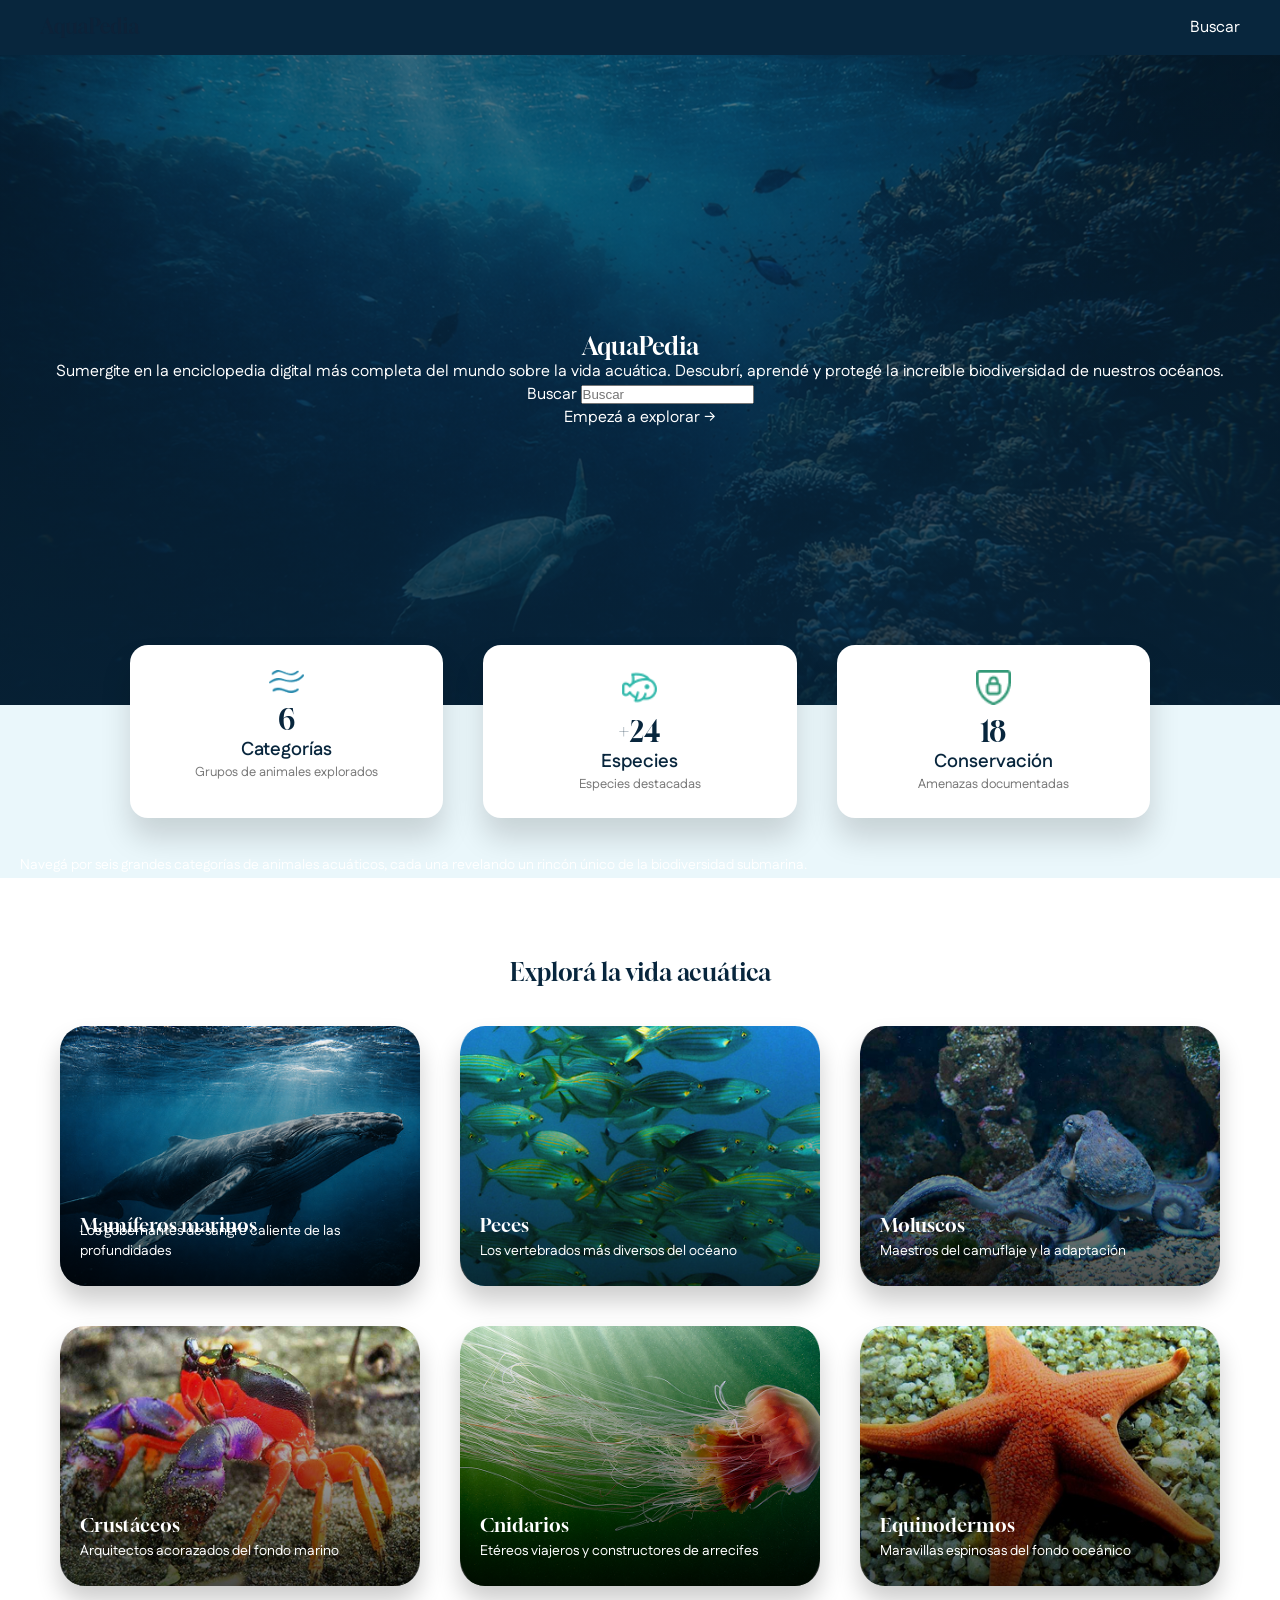
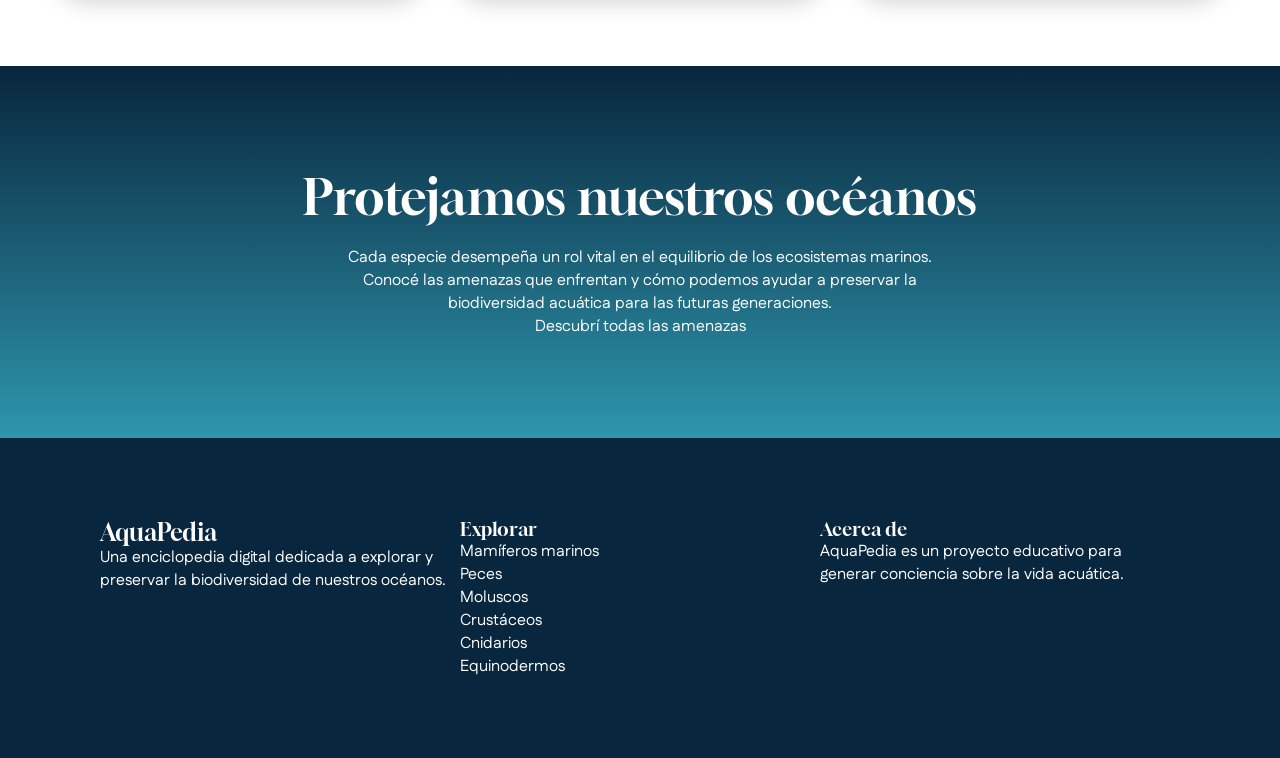
==== index.html @ fdaf5f0f "fondo mar" ====
<!DOCTYPE html>
<html lang="es">
<head>
  <meta charset="UTF-8">
  <meta name="viewport" content="width=device-width, initial-scale=1.0">
  <title>AquaPedia</title>
<link href="https://fonts.googleapis.com/css2?family=Fustat:wght@300;400;600&family=Gloock&display=swap" rel="stylesheet">
<link rel="stylesheet" href="css/styles.css">
</head>

<body>

  <header>
  <a href="index.html">
    <img src="imagenes/logo.png" alt="AquaPedia">
  </a>
  <p>Buscar</p>
</header>
  
<section class="home-hero">
  <img src="imagenes/fondomar.jpg" alt="Fondo marino">

  <h1>AquaPedia</h1>

  <p>
    Sumergite en la enciclopedia digital más completa del mundo sobre la
    vida acuática. Descubrí, aprendé y protegé la increíble biodiversidad
    de nuestros océanos.
  </p>

  <form>
    <label for="busqueda">Buscar</label>
    <input type="search" id="busqueda" name="busqueda" placeholder="Buscar">
  </form>

  <a href="#categorias" class="cta">Empezá a explorar →</a>
</section>

<section class="stats">

  <article>
    <a href="#categorias">
      <img src="imagenes/olas.png" alt="olas">
      <h2>6</h2>
      <h3>Categorías</h3>
      <p>Grupos de animales explorados</p>
    </a>
  </article>

  <article>
    <a href="#categorias">
      <img src="imagenes/pez.png" alt="pez">
      <h2>+24</h2>
      <h3>Especies</h3>
      <p>Especies destacadas</p>
    </a>
  </article>

  <article>
    <a href="amenazas.html">
      <img src="imagenes/seguridad.png" alt="seguridad">
      <h2>18</h2>
      <h3>Conservación</h3>
      <p>Amenazas documentadas</p>
    </a>
  </article>

</section>

</section>

    <section id="categorias">
  <h2>Explorá la vida acuática</h2>
      <p>
        Navegá por seis grandes categorías de animales acuáticos, cada una
        revelando un rincón único de la biodiversidad submarina.
      </p>

      <article>
        <a href="mamiferos.html">
          <img src="imagenes/ballena.png" alt="Mamíferos marinos">
          <h3>Mamíferos marinos</h3>
          <p>Los gobernantes de sangre caliente de las profundidades</p>
        </a>
      </article>

      <article>
        <img src="imagenes/peces.png" alt="Peces">
        <h3>Peces</h3>
        <p>Los vertebrados más diversos del océano</p>
      </article>

      <article>
        <img src="imagenes/moluscos.png" alt="Moluscos">
        <h3>Moluscos</h3>
        <p>Maestros del camuflaje y la adaptación</p>
      </article>

      <article>
        <img src="imagenes/crustaseos.png" alt="Crustáceos">
        <h3>Crustáceos</h3>
        <p>Arquitectos acorazados del fondo marino</p>
      </article>

      <article>
        <img src="imagenes/cnidarios.png" alt="Cnidarios">
        <h3>Cnidarios</h3>
        <p>Etéreos viajeros y constructores de arrecifes</p>
      </article>

      <article>
        <img src="imagenes/equinodermos.png" alt="Equinodermos">
        <h3>Equinodermos</h3>
        <p>Maravillas espinosas del fondo oceánico</p>
      </article>
    </section>

   <section id="conservacion">
  <h2>Protejamos nuestros océanos</h2>
      <p>
        Cada especie desempeña un rol vital en el equilibrio de los ecosistemas
        marinos. Conocé las amenazas que enfrentan y cómo podemos ayudar a
        preservar la biodiversidad acuática para las futuras generaciones.
      </p>
      <a href="amenazas.html">Descubrí todas las amenazas</a>
    </section>
  </main>

  <footer>

  <section>
    <h2>AquaPedia</h2>
    <p>
      Una enciclopedia digital dedicada a explorar y preservar la biodiversidad de nuestros océanos.
    </p>
  </section>

  <nav>
    <h3>Explorar</h3>

    <ul>
      <li><a href="mamiferos.html">Mamíferos marinos</a></li>
      <li><a href="peces.html">Peces</a></li>
      <li><a href="moluscos.html">Moluscos</a></li>
      <li><a href="crustaceos.html">Crustáceos</a></li>
      <li><a href="cnidarios.html">Cnidarios</a></li>
      <li><a href="equinodermos.html">Equinodermos</a></li>
    </ul>

  </nav>

  <section>
    <h3>Acerca de</h3>
    <p>
      AquaPedia es un proyecto educativo para generar conciencia sobre la vida acuática.
    </p>
  </section>

</footer>

</body>
</html>
---- css/styles.css ----
/* =========================
RESET
========================= */
* {
  margin: 0;
  padding: 0;
  box-sizing: border-box;
}

body {
  font-family: "Fustat", sans-serif;
  background: #eaf7fb;
  color: #08263d;
}

h1, h2, h3 {
  font-family: "Gloock", serif;
  font-weight: 400;
}

img {
  max-width: 100%;
  display: block;
}

a {
  text-decoration: none;
  color: inherit;
}

/* =========================
HEADER
========================= */
header {
  background: #08263d;
  color: white;
  padding: 16px 40px;
  display: flex;
  justify-content: space-between;
  align-items: center;
}

header img {
  width: 100px;
}

/* =========================
HERO HOME
========================= */
.home-hero {
  position: relative;
  min-height: 650px;
  overflow: hidden;

  display: flex;
  flex-direction: column;
  justify-content: center;
  align-items: center;

  text-align: center;
  color: white;
  padding: 120px 24px;
  background: #08263d;
}

.home-hero > img {
  position: absolute;
  inset: 0;
  width: 100%;
  height: 100%;
  object-fit: cover;
  opacity: 0.55;
  z-index: 0;
}

.home-hero::after {
  content: "";
  position: absolute;
  inset: 0;
  background: linear-gradient(
    rgba(8, 38, 61, 0.3),
    rgba(8, 38, 61, 0.7)
  );
  z-index: 1;
}

.home-hero > *:not(img) {
  position: relative;
  z-index: 2;
}

/* =========================
PASTILLAS
========================= */
.stats {
  display: grid;
  grid-template-columns: repeat(3, 1fr);
  gap: 40px;
  max-width: 1100px;

  margin: -60px auto 60px;
  padding: 0 40px;

  position: relative;
  z-index: 10;
}

.stats article {
  background: white;
  border-radius: 18px;
  padding: 25px;
  text-align: center;
  box-shadow: 0 20px 30px rgba(0,0,0,0.15);
}

.stats img {
  width: 35px;
  margin: 0 auto 10px;
}

.stats h2 {
  font-size: 28px;
}

.stats h3 {
  font-family: "Fustat";
  font-weight: 600;
}

.stats p {
  font-size: 13px;
  color: #777;
}

/* =========================
CATEGORÍAS
========================= */
#categorias {
  background: white;
  padding: 80px 60px;

  display: grid;
  grid-template-columns: repeat(3, 1fr);
  gap: 40px;
}

#categorias > h2,
#categorias > p {
  grid-column: 1 / -1;
  text-align: center;
}

#categorias article {
  position: relative;
  border-radius: 25px;
  overflow: hidden;
  box-shadow: 0 15px 25px rgba(0,0,0,0.2);
}

#categorias img {
  width: 100%;
  height: 260px;
  object-fit: cover;
}

#categorias article::after {
  content: "";
  position: absolute;
  inset: 0;
  background: linear-gradient(transparent, rgba(0,0,0,0.7));
}

#categorias h3,
#categorias p {
  position: absolute;
  left: 20px;
  color: white;
  z-index: 2;
}

#categorias h3 {
  bottom: 50px;
}

#categorias p {
  bottom: 25px;
  font-size: 14px;
}

/* =========================
CONSERVACIÓN
========================= */
#conservacion {
  background: linear-gradient(#08263d, #2e96ad);
  color: white;
  text-align: center;
  padding: 100px 20px;
}

#conservacion h2 {
  font-size: 50px;
  margin-bottom: 20px;
}

#conservacion p {
  max-width: 600px;
  margin: auto;
}

/* =========================
MAMÍFEROS HERO
========================= */
.mamiferos-hero {
  position: relative;
}

.mamiferos-hero img {
  width: 100%;
  height: 500px;
  object-fit: cover;
}

.hero-texto {
  position: absolute;
  bottom: 40px;
  left: 40px;
  color: white;
}

.hero-texto h1 {
  font-size: 50px;
}

/* =========================
AMENAZAS
========================= */
.hero {
  text-align: center;
  padding: 80px 20px;
}

.wave-section {
  padding: 80px;
}

.wave-light { background: #8ccde0; }
.wave-medium { background: #2e96ad; color: white; }
.wave-dark { background: #08263d; color: white; }

/* =========================
FOOTER
========================= */
footer {
  background: #08263d;
  color: white;
  padding: 80px 100px;

  display: grid;
  grid-template-columns: repeat(3, 1fr);
}

footer ul {
  list-style: none;
}

/* =========================
RESPONSIVE
========================= */
@media (max-width: 768px) {

  .home-hero h1 {
    font-size: 40px;
  }

  .stats {
    grid-template-columns: 1fr;
    margin-top: -40px;
  }

  #categorias {
    grid-template-columns: 1fr;
    padding: 40px 20px;
  }

  footer {
    display: block;
    padding: 40px 20px;
  }

}
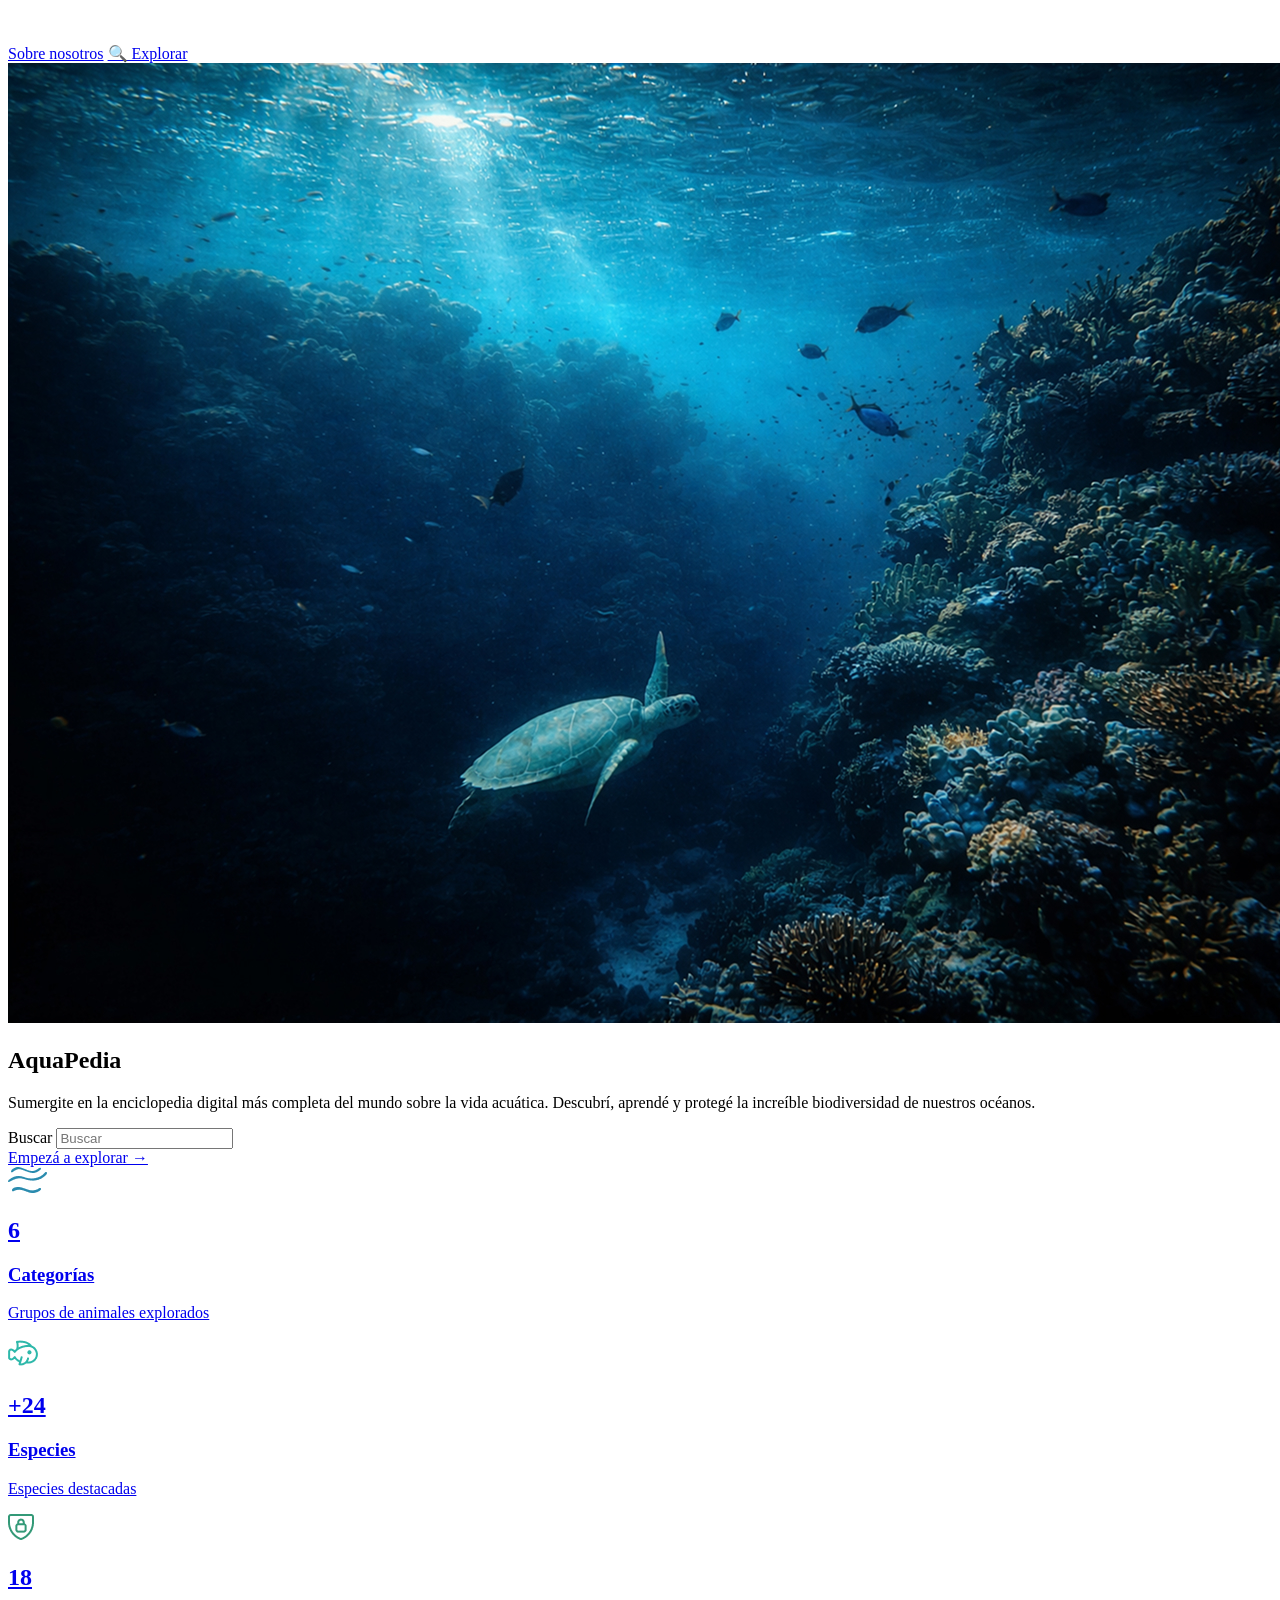
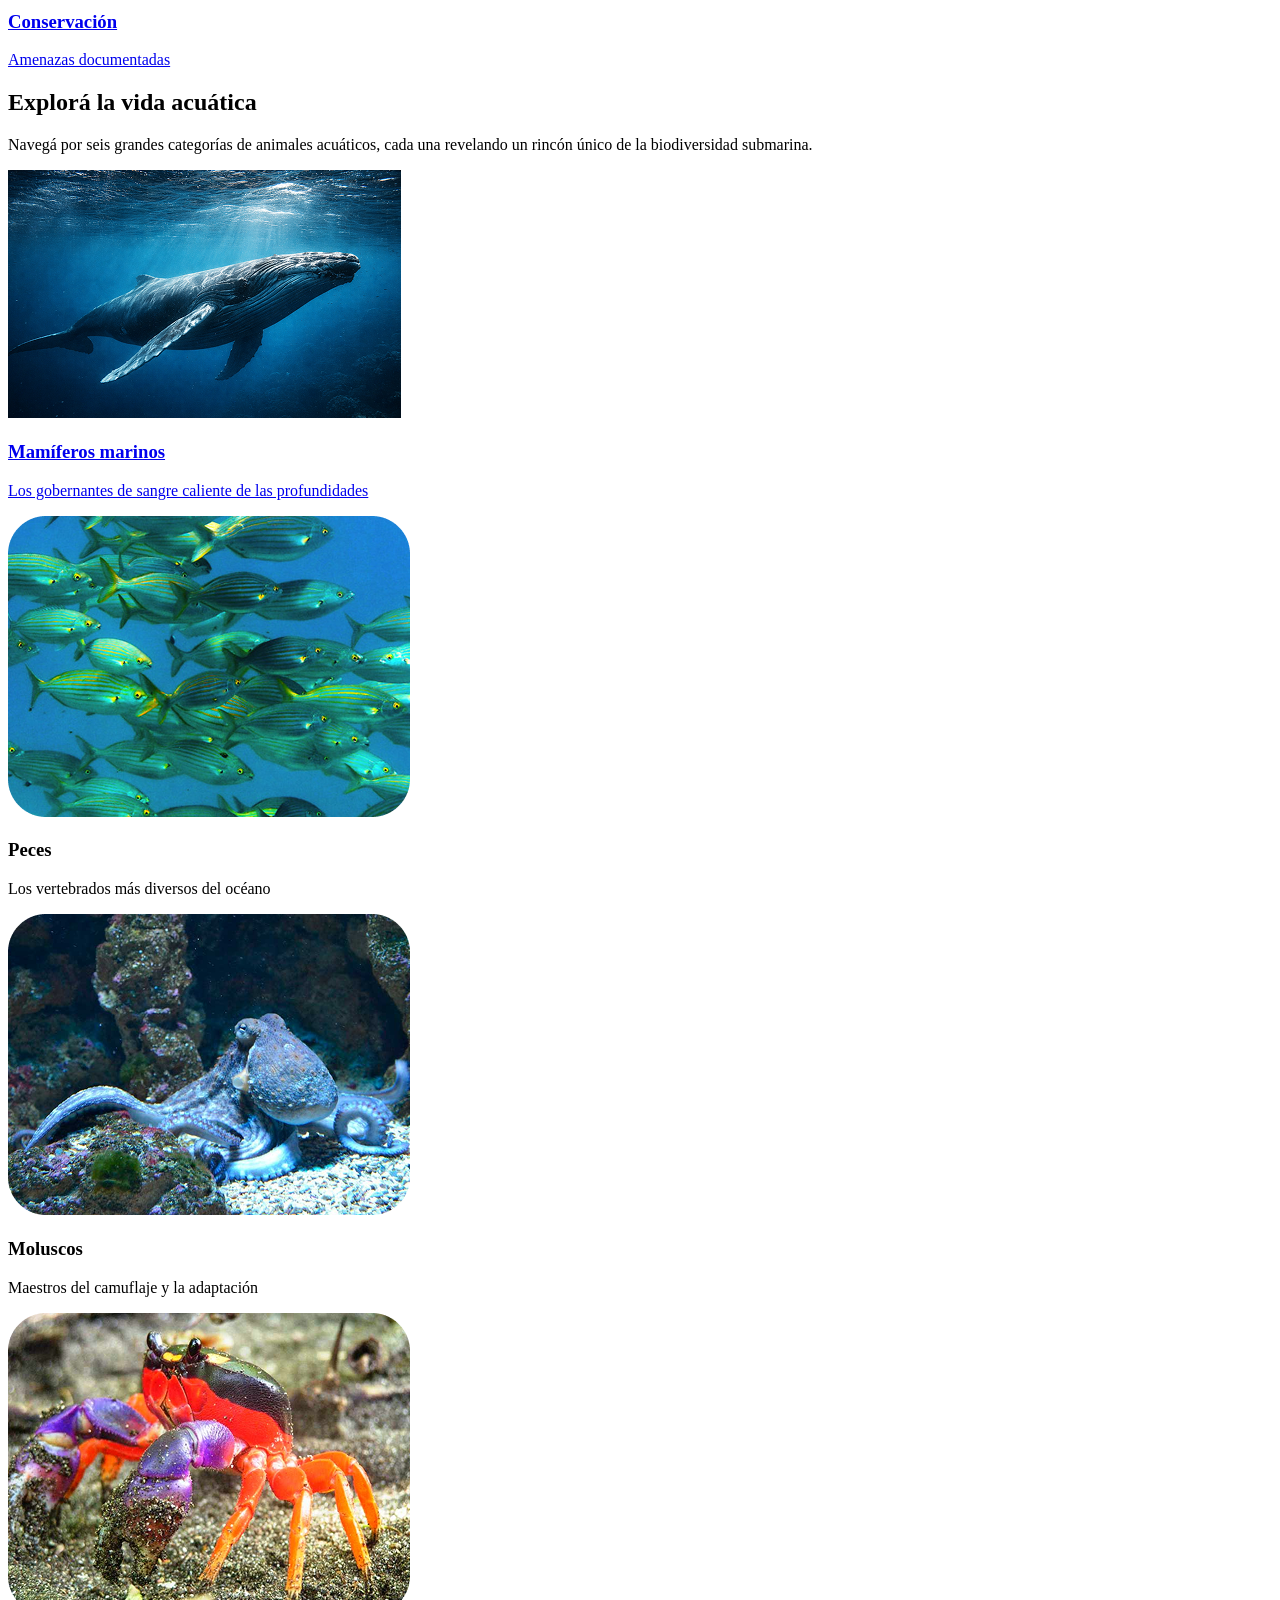
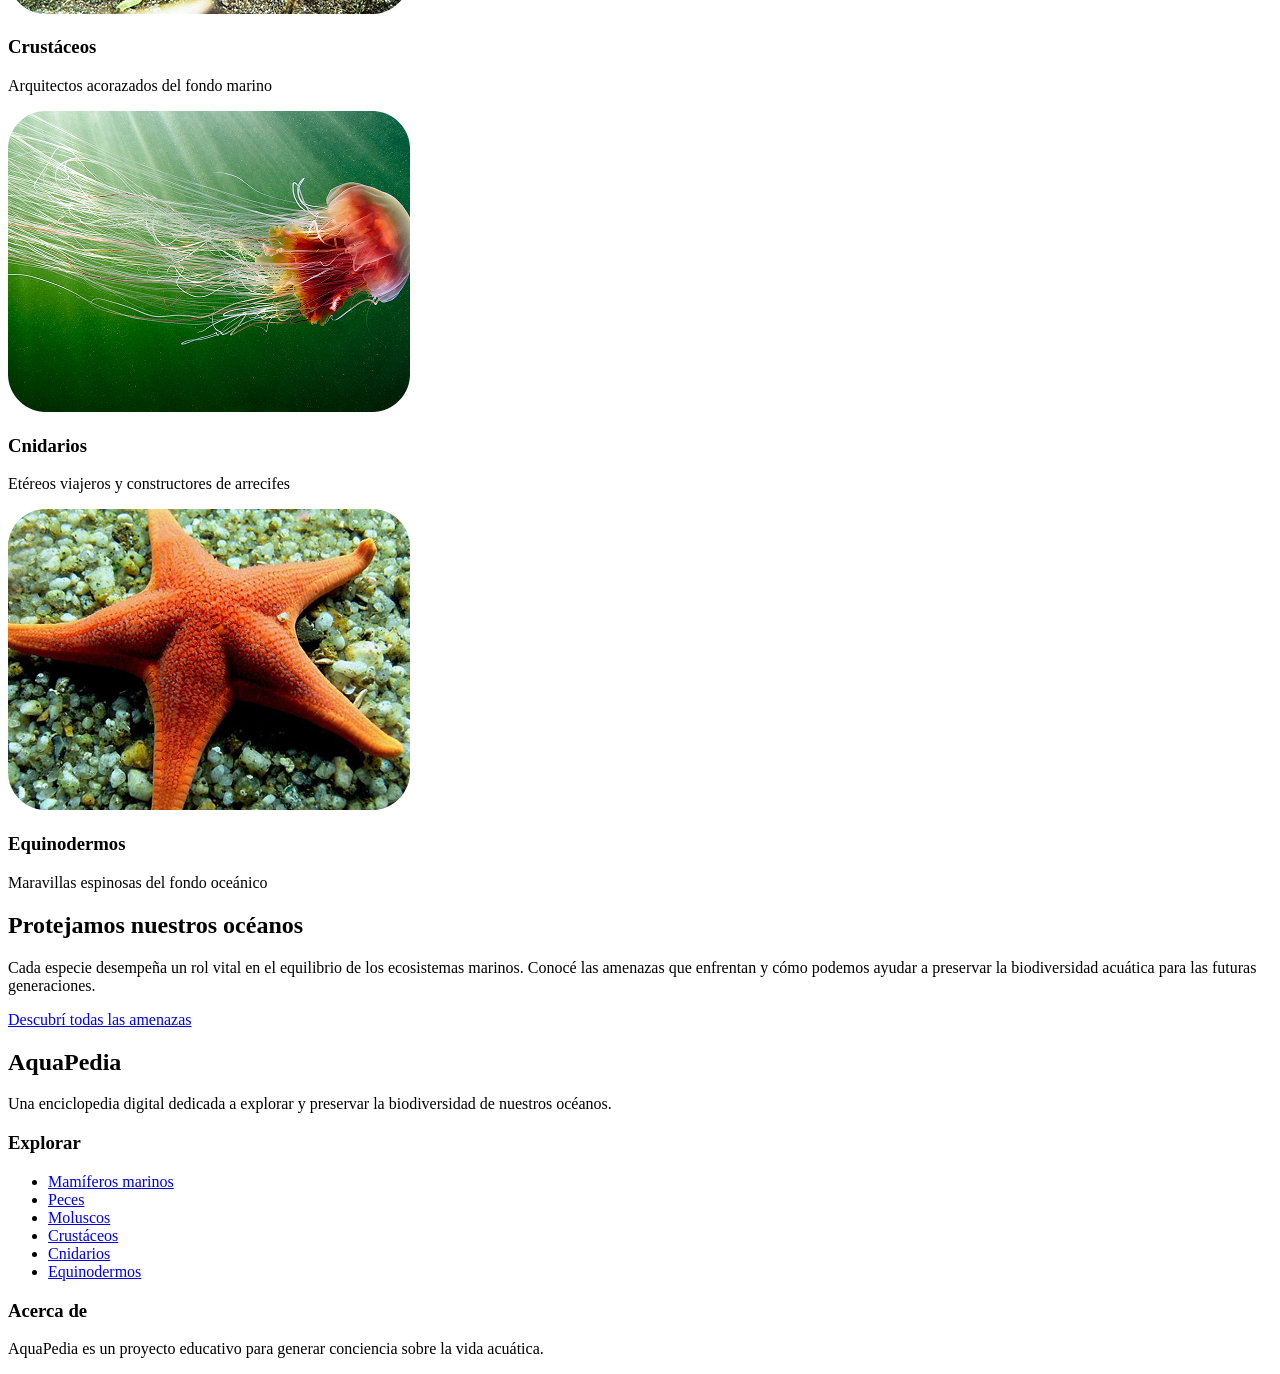
==== commit 46e533aa: "css" ====
--- a/index.html
+++ b/index.html
@@ -5,16 +5,19 @@
   <meta name="viewport" content="width=device-width, initial-scale=1.0">
   <title>AquaPedia</title>
 <link href="https://fonts.googleapis.com/css2?family=Fustat:wght@300;400;600&family=Gloock&display=swap" rel="stylesheet">
-<link rel="stylesheet" href="css/styles.css">
+<link rel="stylesheet" href="css/estilo.css">
 </head>
 
 <body>
 
   <header>
   <a href="index.html">
-    <img src="imagenes/logo.png" alt="AquaPedia">
-  </a>
-  <p>Buscar</p>
+    <img src="imagenes/logoblanco.png" alt="AquaPedia">
+
+  <nav>
+    <a href="sobre-nosotros.html">Sobre nosotros</a>
+    <a href="explorar.html">🔍 Explorar</a>
+  </nav>
 </header>
   
 <section class="home-hero">
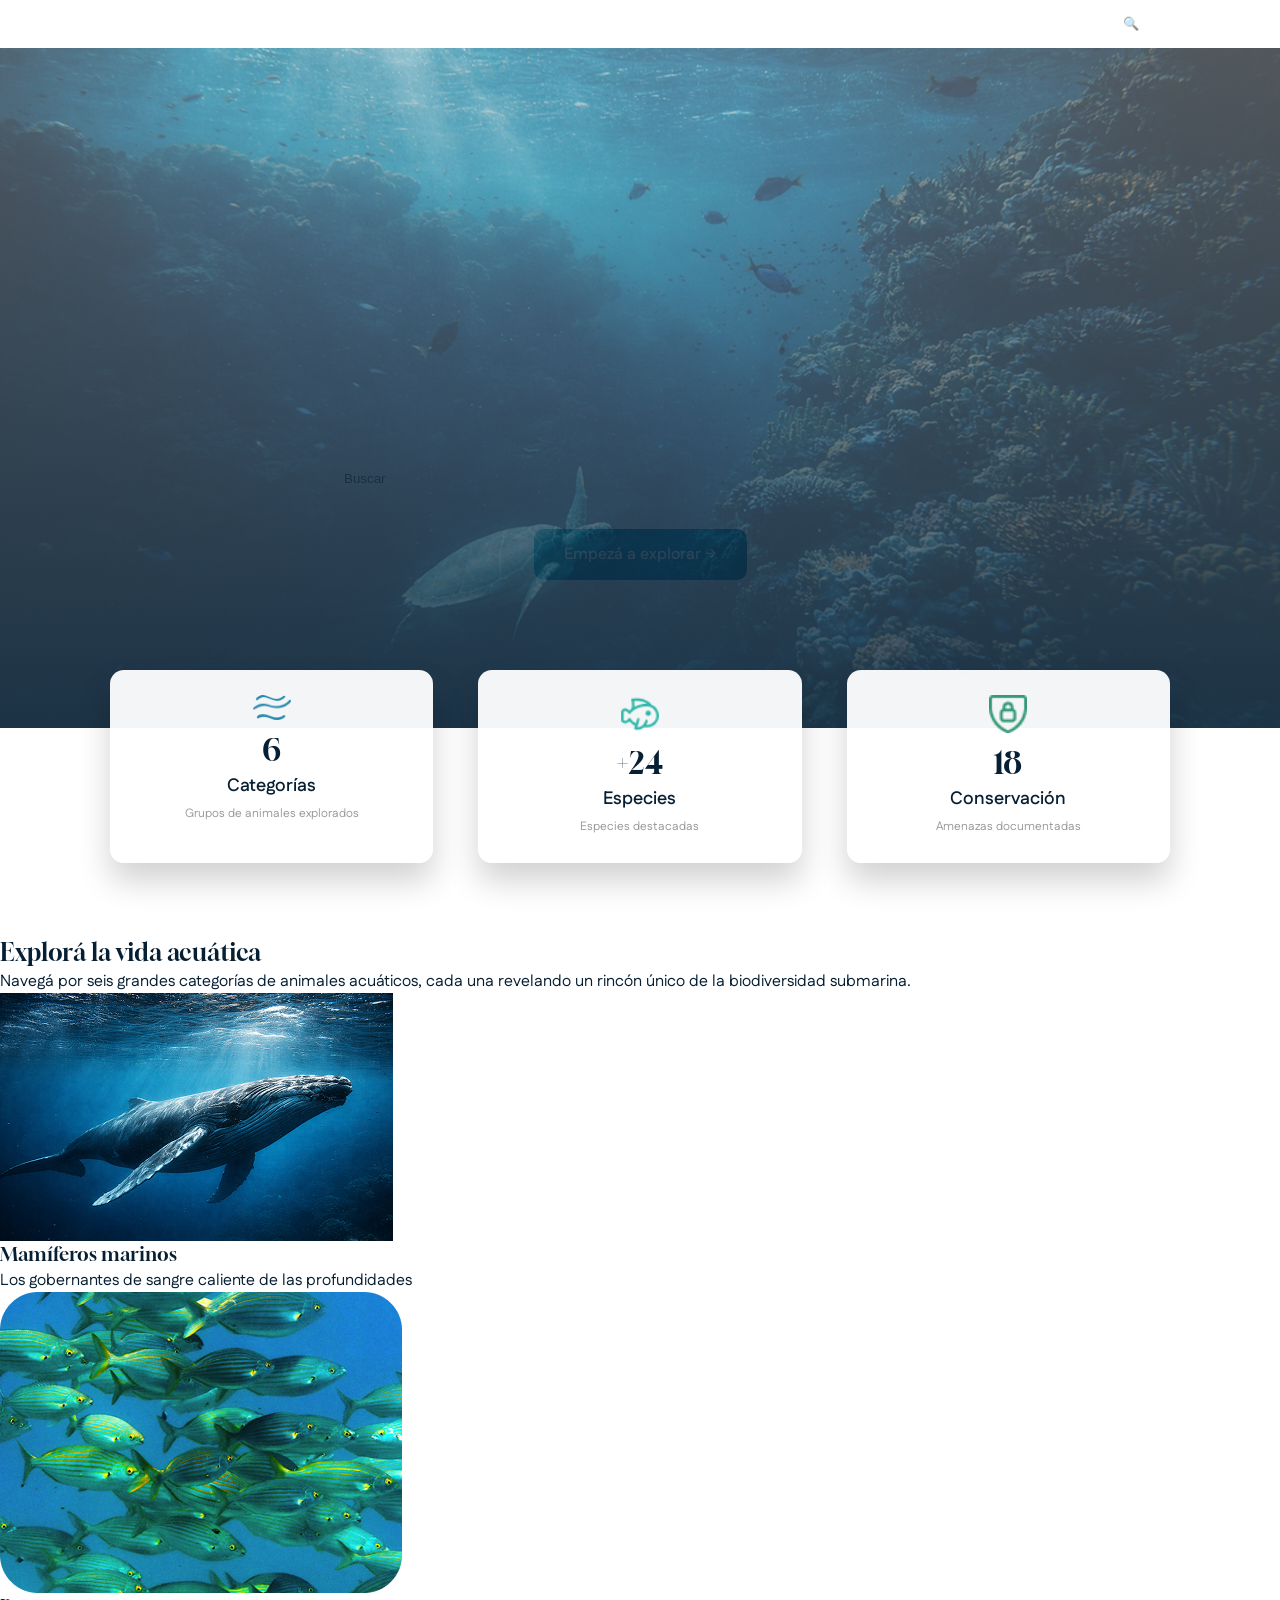
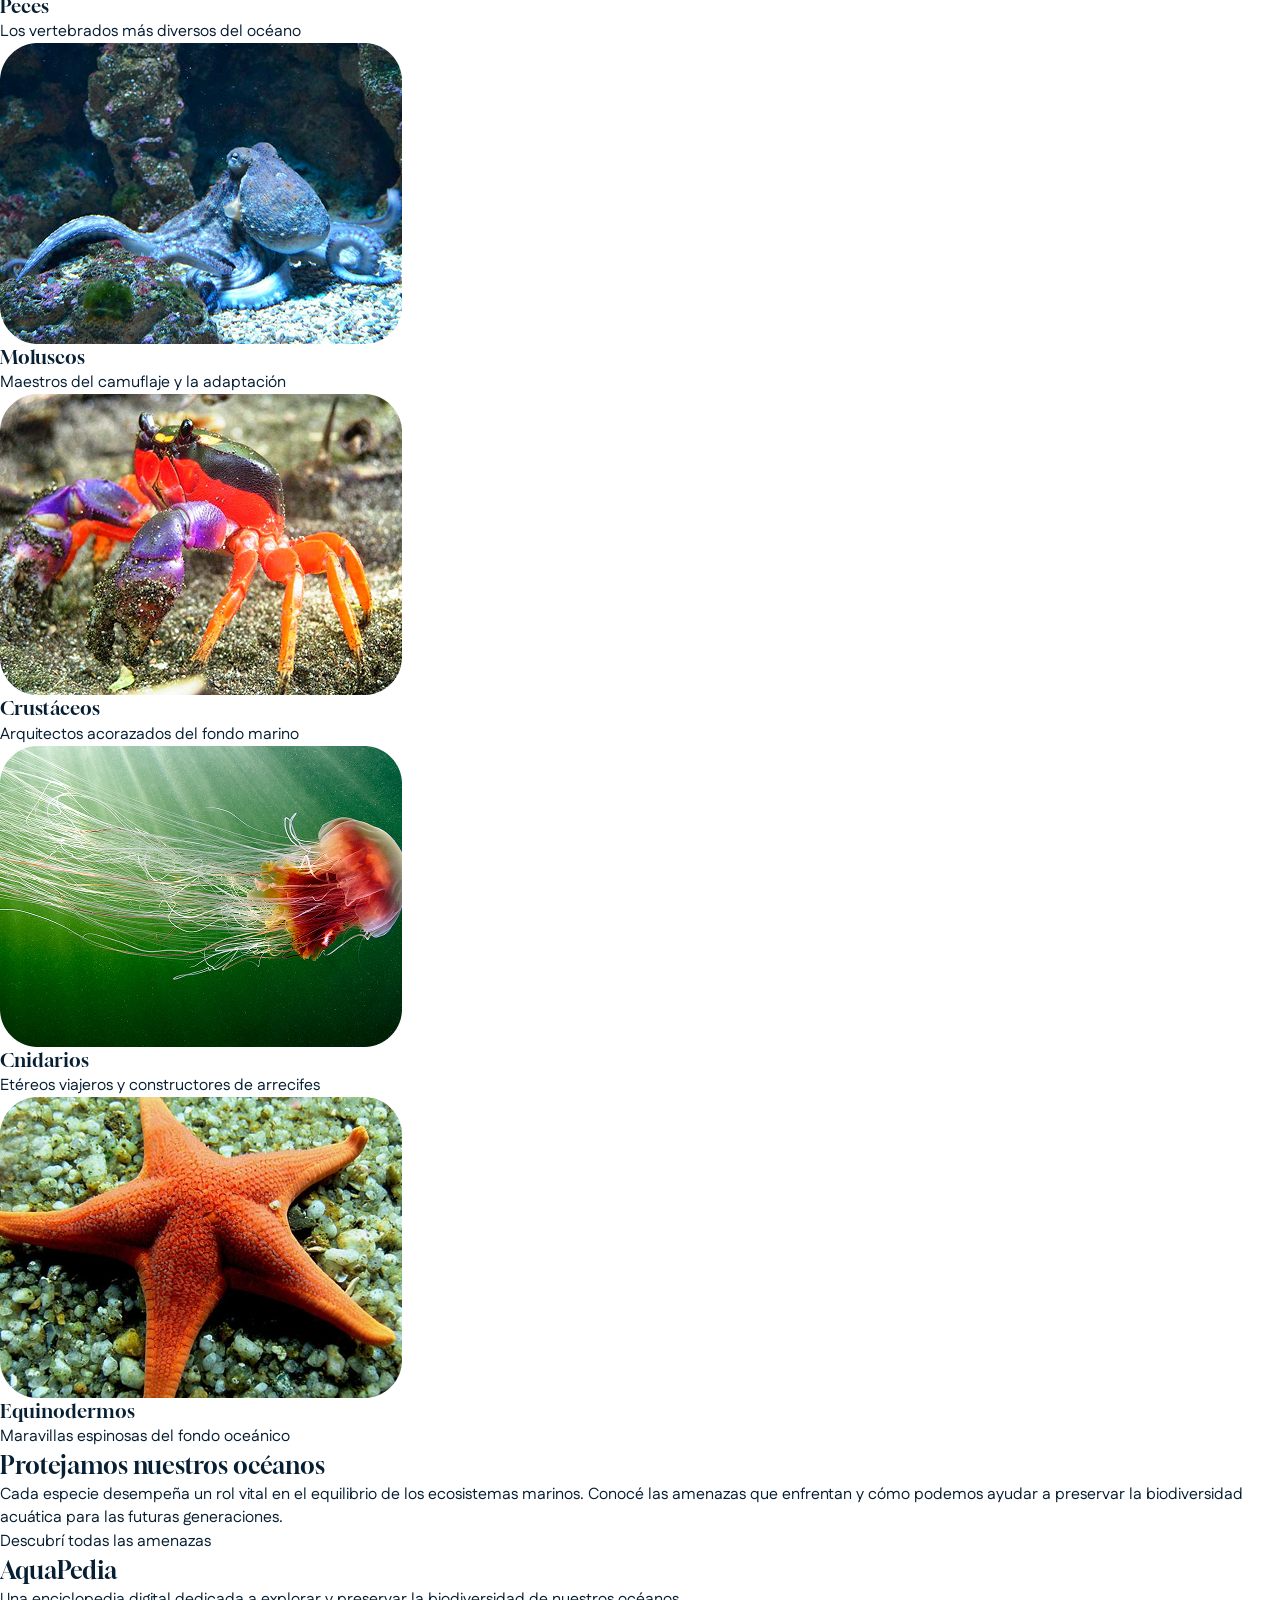
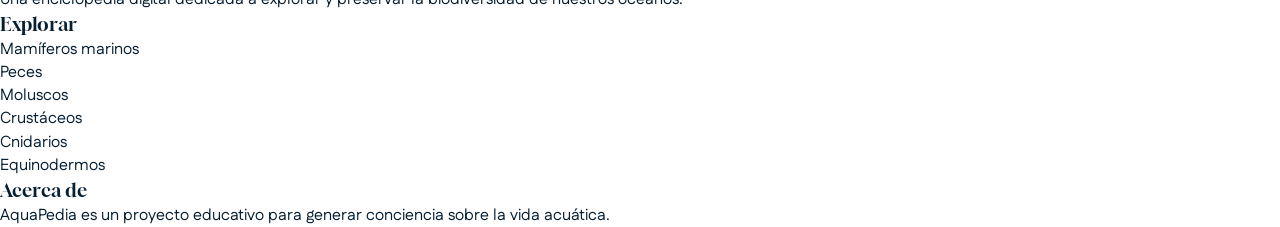
==== commit 2fd03706: "stylr" ====
--- a/index.html
+++ b/index.html
@@ -5,7 +5,7 @@
   <meta name="viewport" content="width=device-width, initial-scale=1.0">
   <title>AquaPedia</title>
 <link href="https://fonts.googleapis.com/css2?family=Fustat:wght@300;400;600&family=Gloock&display=swap" rel="stylesheet">
-<link rel="stylesheet" href="css/estilo.css">
+<link rel="stylesheet" href="css/styles.css">
 </head>
 
 <body>
--- a/css/styles.css
+++ b/css/styles.css
@@ -0,0 +1,242 @@
+
+*{
+margin: 0;
+padding: 0;
+box-sizing: border-box;
+}
+
+html {
+scroll-behavior: smooth;
+}
+
+body {
+font-family: "Fustat", sans-serif;
+background: #fff;
+color: #071f33;
+line-height: 1.45;
+}
+
+h1, h2, h3 {
+font-family: "Gloock", serif;
+font-weight: 400;
+}
+
+img {
+display: block;
+max-width: 100%;
+}
+
+a {
+text-decoration: none;
+color: inherit;
+}
+
+ul {
+list-style: none;
+}
+
+/* =========================
+VARIABLES
+========================= */
+{
+--azul: #08263d;
+--celeste: #2e96ad;
+--aqua: #bfe7f0;
+--naranja: #d96e2b;
+--gris: #f2f2f2;
+}
+
+/* =========================
+HEADER
+========================= */
+header {
+height: 48px;
+background: var(--azul);
+color: white;
+display: flex;
+align-items: center;
+justify-content: space-between;
+padding: 0 7%;
+position: relative;
+z-index: 50;
+}
+
+header img {
+width: 104px;
+}
+
+header p {
+font-size: 14px;
+}
+
+header nav {
+display: flex;
+gap: 34px;
+align-items: center;
+}
+
+header nav a {
+font-size: 13px;
+color: rgba(255,255,255,.8);
+}
+
+
+/* =========================
+HOME HERO
+========================= */
+.home-hero {
+position: relative;
+height: 680px;
+background: var(--azul);
+color: white;
+display: flex;
+flex-direction: column;
+align-items: center;
+justify-content: center;
+text-align: center;
+padding: 80px 24px 120px;
+overflow: hidden;
+}
+
+.home-hero > img {
+position: absolute;
+inset: 0;
+width: 100%;
+height: 100%;
+object-fit: cover;
+opacity: 0.62;
+}
+
+.home-hero::after {
+content: "";
+position: absolute;
+inset: 0;
+background: linear-gradient(
+rgba(8,38,61,.18),
+rgba(8,38,61,.78)
+);
+z-index: 1;
+}
+
+.home-hero > *(img) {
+position: relative;
+z-index: 2;
+}
+
+.home-hero h1 {
+font-size: 92px;
+margin-bottom: 24px;
+}
+
+.home-hero p {
+max-width: 760px;
+font-size: 21px;
+margin-bottom: 28px;
+}
+
+.home-hero form {
+width: 100%;
+max-width: 640px;
+}
+
+.home-hero input {
+width: 100%;
+border: 0;
+border-radius: 10px;
+padding: 15px 24px;
+background: #fff;
+}
+
+.cta {
+display: inline-block;
+margin-top: 28px;
+background: #2e9ab5;
+color: white;
+padding: 14px 30px;
+border-radius: 10px;
+font-weight: 600;
+}
+
+/* =========================
+STATS
+========================= */
+.stats {
+display: grid;
+grid-template-columns: repeat(3,1fr);
+gap: 45px;
+max-width: 1180px;
+margin: -58px auto 72px;
+padding: 0 60px;
+position: relative;
+z-index: 10;
+}
+
+.stats article {
+background: rgba(255,255,255,.95);
+border-radius: 14px;
+text-align: center;
+padding: 25px 20px 28px;
+box-shadow: 0 18px 32px rgba(0,0,0,.18);
+}
+
+.stats img {
+width: 38px;
+margin: 0 auto 8px;
+}
+
+.stats h2 {
+font-size: 31px;
+}
+
+.stats h3 {
+font-family: "Fustat";
+font-size: 18px;
+font-weight: 600;
+}
+
+.stats p {
+font-size: 12px;
+color: #9a9a9a;
+margin-top: 6px;
+}
+
+/* =========================
+CRISIS (ejemplo limpio)
+========================= */
+.crisis-card {
+max-width: 1080px;
+margin: 0 auto 35px;
+padding: 95px 30px;
+border-radius: 30px;
+text-align: center;
+
+background:
+linear-gradient(rgba(8,38,61,.35), rgba(8,38,61,.55)),
+url('../imagenes/fondomar.jpg') center/cover;
+}
+  background-position: center;
+  background-repeat: no-repeat;
+
+  position: relative;
+  border-radius: 30px;
+  padding: 80px 40px;
+  color: white;
+  text-align: center;
+  overflow: hidden;
+}
+
+.crisis-card::after {
+  content: "";
+  position: absolute;
+  inset: 0;
+  background: linear-gradient(
+    rgba(0,0,0,0.3),
+    rgba(0,0,0,0.7)
+  );
+  border-radius: 30px;
+}
+
+.crisis-card * {
+  position: relative;
+  z-index: 2;
+}
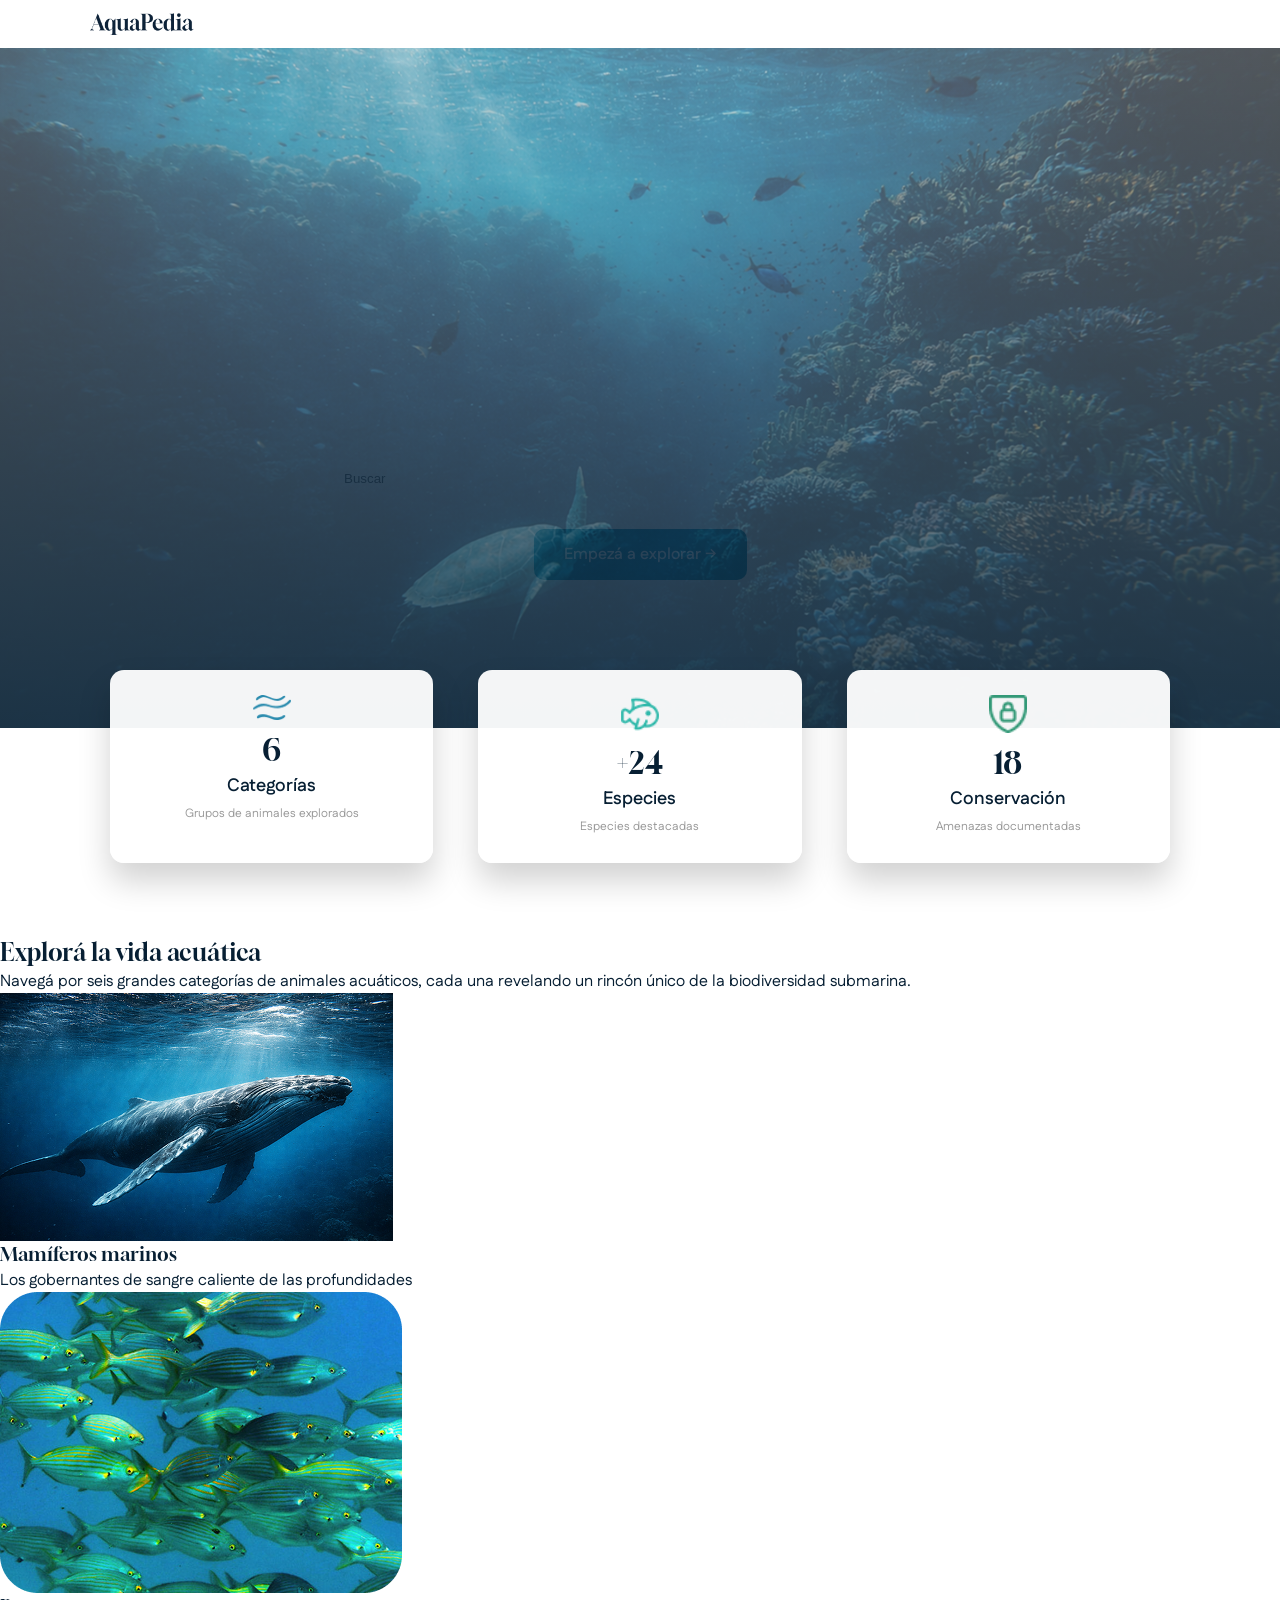
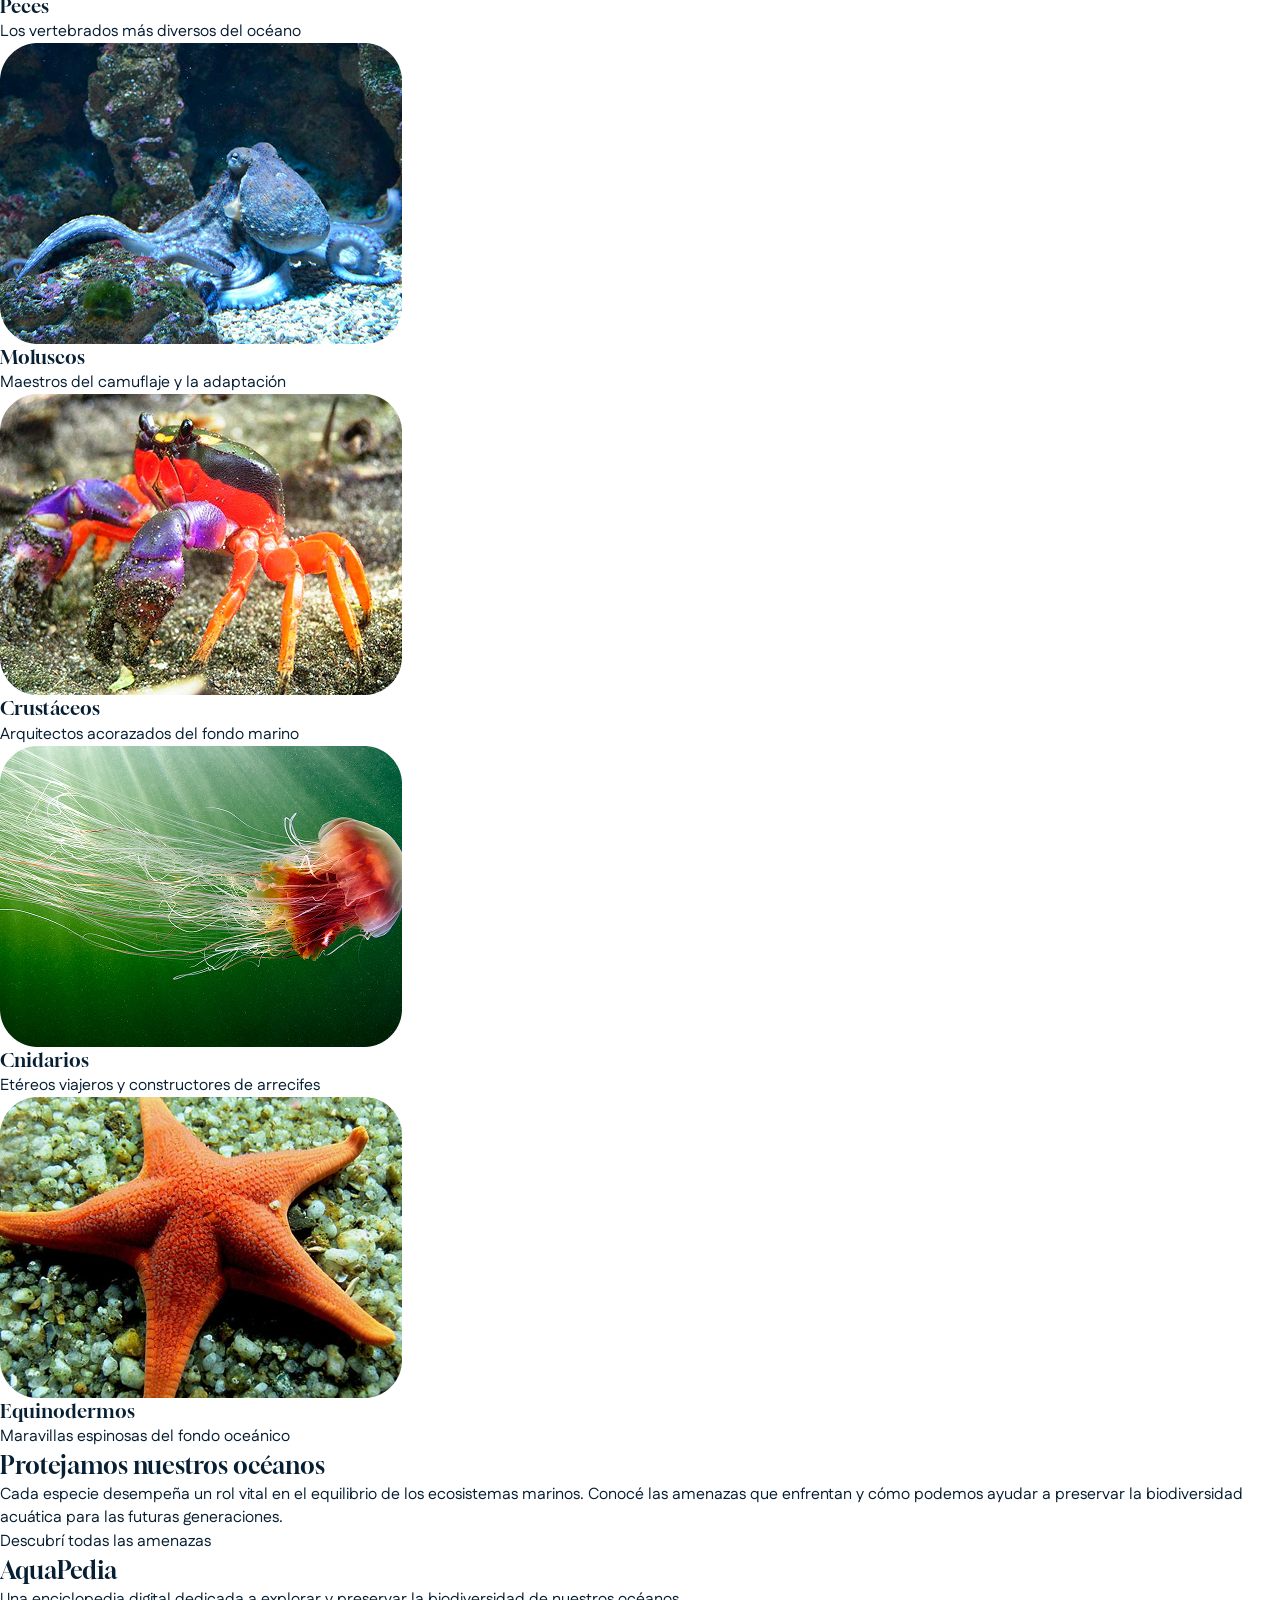
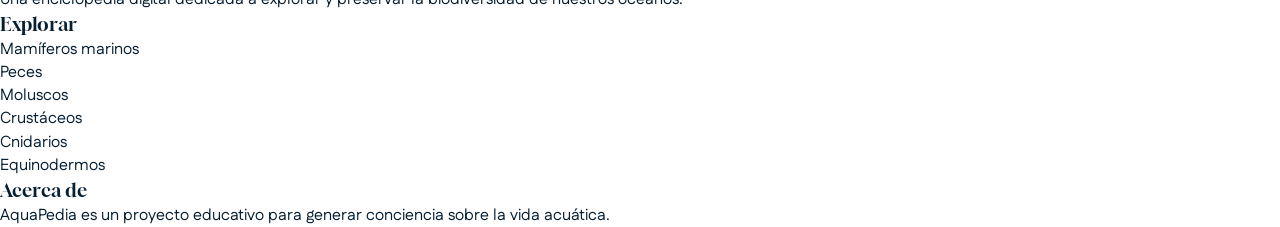
==== commit 653e0ae1: "a ver" ====
--- a/index.html
+++ b/index.html
@@ -12,12 +12,9 @@
 
   <header>
   <a href="index.html">
-    <img src="imagenes/logoblanco.png" alt="AquaPedia">
-
-  <nav>
-    <a href="sobre-nosotros.html">Sobre nosotros</a>
-    <a href="explorar.html">🔍 Explorar</a>
-  </nav>
+    <img src="imagenes/logo.png" alt="AquaPedia">
+  </a>
+  <p>Buscar</p>
 </header>
   
 <section class="home-hero">
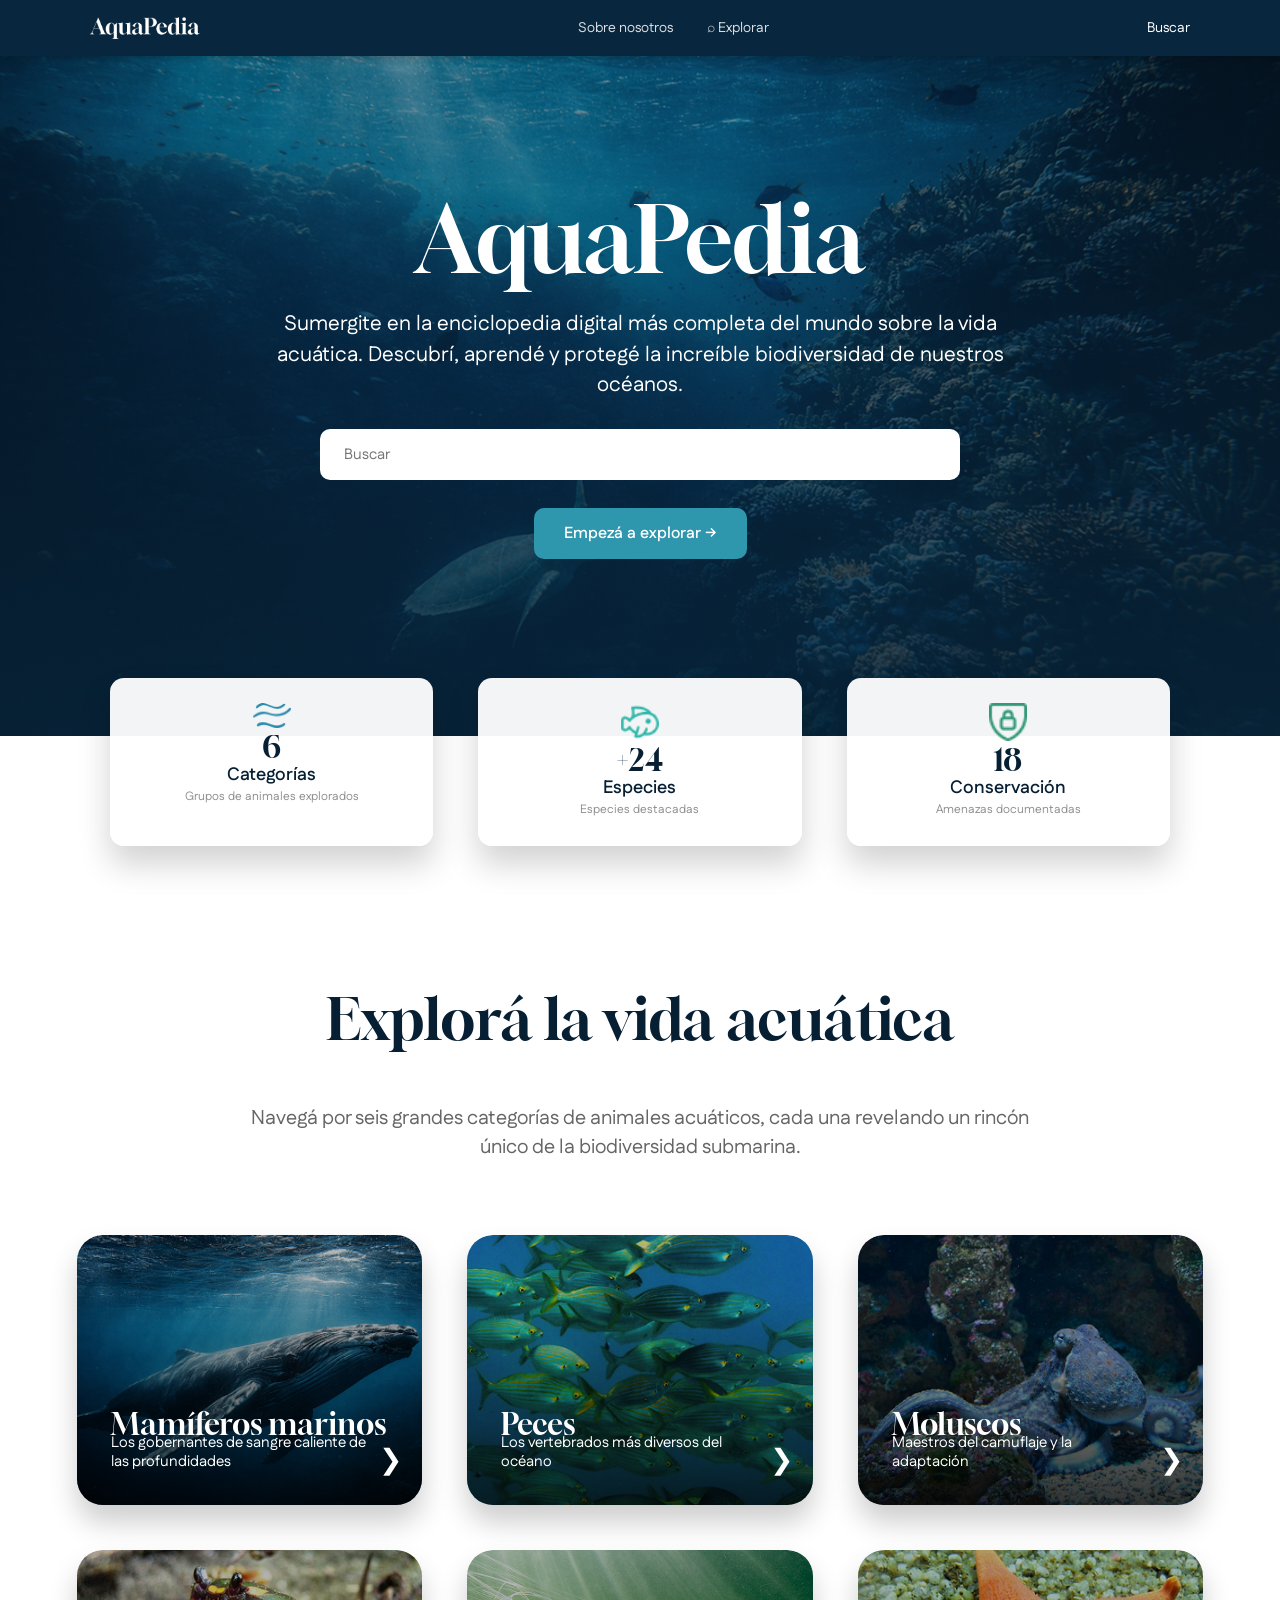
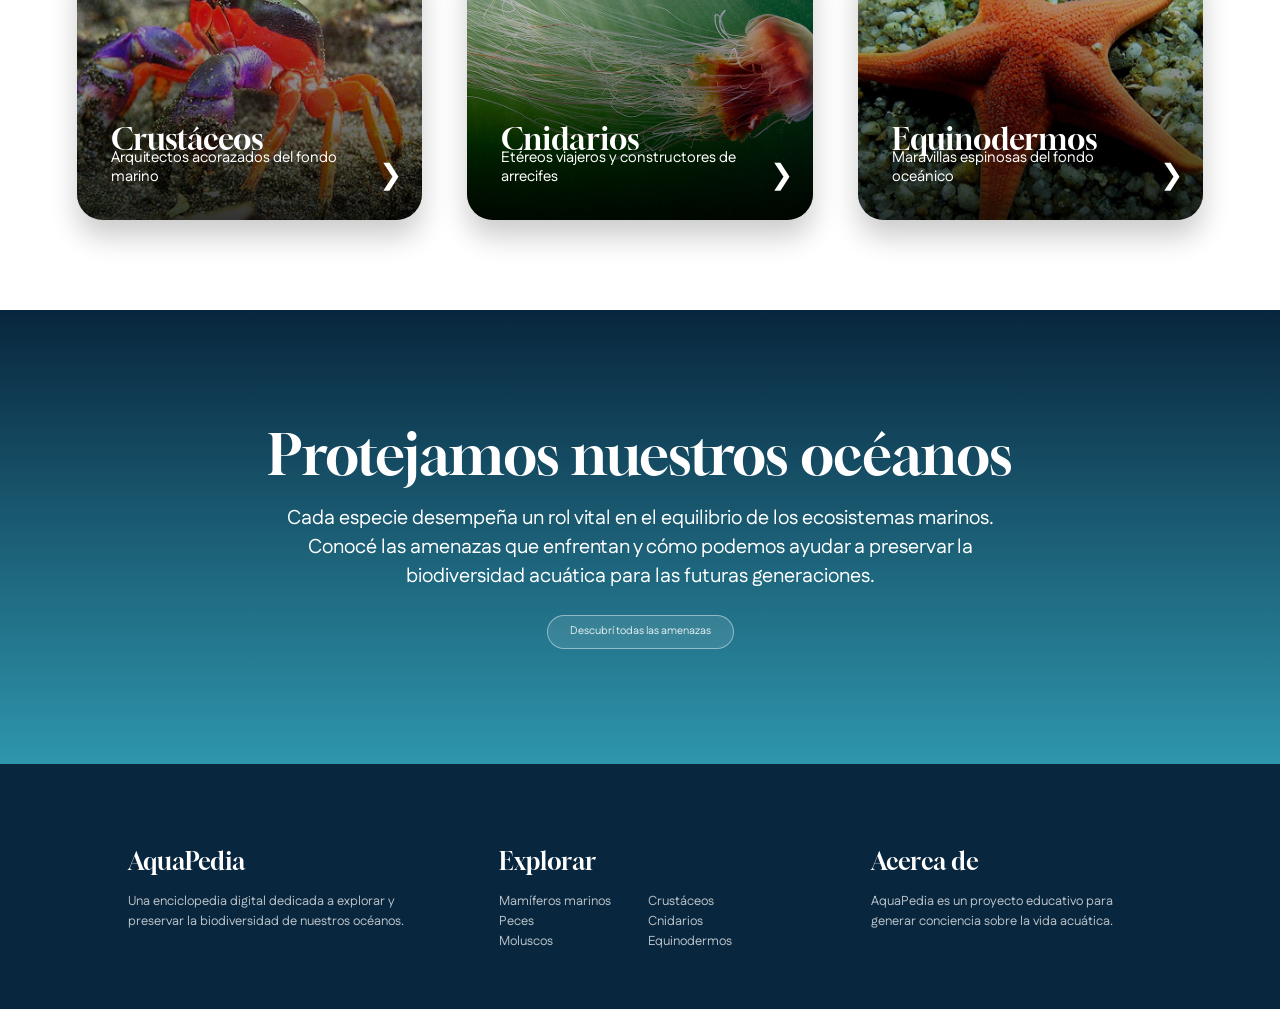
==== commit cdea3e36: "header" ====
--- a/index.html
+++ b/index.html
@@ -12,8 +12,14 @@
 
   <header>
   <a href="index.html">
-    <img src="imagenes/logo.png" alt="AquaPedia">
+    <img src="imagenes/logoblanco.png" alt="AquaPedia">
   </a>
+
+  <nav>
+    <a href="sobre-nosotros.html">Sobre nosotros</a>
+    <a href="index.html#categorias">⌕ Explorar</a>
+  </nav>
+
   <p>Buscar</p>
 </header>
   
--- a/css/styles.css
+++ b/css/styles.css
@@ -1,242 +1,1041 @@
-
-*{
-margin: 0;
-padding: 0;
-box-sizing: border-box;
+* {
+  margin: 0;
+  padding: 0;
+  box-sizing: border-box;
+}
+
+:root {
+  --azul: #08263d;
+  --celeste: #2e96ad;
+  --aqua: #bfe7f0;
+  --aqua-claro: #dcf5fb;
+  --naranja: #d96e2b;
+  --gris: #f2f2f2;
+  --blanco: #ffffff;
+  --negro: #02070a;
 }
 
 html {
-scroll-behavior: smooth;
+  scroll-behavior: smooth;
 }
 
 body {
-font-family: "Fustat", sans-serif;
-background: #fff;
-color: #071f33;
-line-height: 1.45;
-}
-
-h1, h2, h3 {
-font-family: "Gloock", serif;
-font-weight: 400;
+  font-family: "Fustat", sans-serif;
+  background: var(--blanco);
+  color: #071f33;
+  line-height: 1.45;
+}
+
+h1,
+h2,
+h3 {
+  font-family: "Gloock", serif;
+  font-weight: 400;
 }
 
 img {
-display: block;
-max-width: 100%;
+  display: block;
+  max-width: 100%;
 }
 
 a {
-text-decoration: none;
-color: inherit;
+  color: inherit;
+  text-decoration: none;
 }
 
 ul {
-list-style: none;
-}
-
-/* =========================
-VARIABLES
-========================= */
-{
---azul: #08263d;
---celeste: #2e96ad;
---aqua: #bfe7f0;
---naranja: #d96e2b;
---gris: #f2f2f2;
-}
-
-/* =========================
-HEADER
-========================= */
+  list-style: none;
+}
+
+main {
+  overflow: hidden;
+}
+
+/* HEADER */
 header {
-height: 48px;
-background: var(--azul);
-color: white;
-display: flex;
-align-items: center;
-justify-content: space-between;
-padding: 0 7%;
-position: relative;
-z-index: 50;
+  height: 42px;
+  background: var(--azul);
+  color: var(--blanco);
+  display: flex;
+  align-items: center;
+  justify-content: space-between;
+  padding: 0 18px;
+  position: relative;
+  z-index: 50;
+  box-shadow: 0 2px 8px rgba(0, 0, 0, 0.22);
 }
 
 header img {
-width: 104px;
+  width: 78px;
 }
 
 header p {
-font-size: 14px;
+  font-size: 0;
+}
+
+header p::before {
+  content: "⌕";
+  font-size: 20px;
 }
 
 header nav {
-display: flex;
-gap: 34px;
-align-items: center;
-}
-
-header nav a {
-font-size: 13px;
-color: rgba(255,255,255,.8);
-}
-
-
-/* =========================
-HOME HERO
-========================= */
+  display: none;
+}
+
+/* HOME HERO */
 .home-hero {
-position: relative;
-height: 680px;
-background: var(--azul);
-color: white;
-display: flex;
-flex-direction: column;
-align-items: center;
-justify-content: center;
-text-align: center;
-padding: 80px 24px 120px;
-overflow: hidden;
+  position: relative;
+  height: 365px;
+  background: var(--azul);
+  color: var(--blanco);
+  display: flex;
+  flex-direction: column;
+  align-items: center;
+  justify-content: center;
+  text-align: center;
+  padding: 70px 28px;
+  overflow: hidden;
 }
 
 .home-hero > img {
-position: absolute;
-inset: 0;
-width: 100%;
-height: 100%;
-object-fit: cover;
-opacity: 0.62;
+  position: absolute;
+  inset: 0;
+  width: 100%;
+  height: 100%;
+  object-fit: cover;
+  opacity: 0.62;
+  z-index: 0;
 }
 
 .home-hero::after {
-content: "";
-position: absolute;
-inset: 0;
-background: linear-gradient(
-rgba(8,38,61,.18),
-rgba(8,38,61,.78)
-);
-z-index: 1;
-}
-
-.home-hero > *(img) {
-position: relative;
-z-index: 2;
-}
-
-.home-hero h1 {
-font-size: 92px;
-margin-bottom: 24px;
-}
-
-.home-hero p {
-max-width: 760px;
-font-size: 21px;
-margin-bottom: 28px;
-}
-
-.home-hero form {
-width: 100%;
-max-width: 640px;
-}
-
-.home-hero input {
-width: 100%;
-border: 0;
-border-radius: 10px;
-padding: 15px 24px;
-background: #fff;
-}
-
-.cta {
-display: inline-block;
-margin-top: 28px;
-background: #2e9ab5;
-color: white;
-padding: 14px 30px;
-border-radius: 10px;
-font-weight: 600;
-}
-
-/* =========================
-STATS
-========================= */
-.stats {
-display: grid;
-grid-template-columns: repeat(3,1fr);
-gap: 45px;
-max-width: 1180px;
-margin: -58px auto 72px;
-padding: 0 60px;
-position: relative;
-z-index: 10;
-}
-
-.stats article {
-background: rgba(255,255,255,.95);
-border-radius: 14px;
-text-align: center;
-padding: 25px 20px 28px;
-box-shadow: 0 18px 32px rgba(0,0,0,.18);
-}
-
-.stats img {
-width: 38px;
-margin: 0 auto 8px;
-}
-
-.stats h2 {
-font-size: 31px;
-}
-
-.stats h3 {
-font-family: "Fustat";
-font-size: 18px;
-font-weight: 600;
-}
-
-.stats p {
-font-size: 12px;
-color: #9a9a9a;
-margin-top: 6px;
-}
-
-/* =========================
-CRISIS (ejemplo limpio)
-========================= */
-.crisis-card {
-max-width: 1080px;
-margin: 0 auto 35px;
-padding: 95px 30px;
-border-radius: 30px;
-text-align: center;
-
-background:
-linear-gradient(rgba(8,38,61,.35), rgba(8,38,61,.55)),
-url('../imagenes/fondomar.jpg') center/cover;
-}
-  background-position: center;
-  background-repeat: no-repeat;
-
-  position: relative;
-  border-radius: 30px;
-  padding: 80px 40px;
-  color: white;
-  text-align: center;
-  overflow: hidden;
-}
-
-.crisis-card::after {
   content: "";
   position: absolute;
   inset: 0;
-  background: linear-gradient(
-    rgba(0,0,0,0.3),
-    rgba(0,0,0,0.7)
-  );
-  border-radius: 30px;
-}
-
-.crisis-card * {
+  background: linear-gradient(rgba(8, 38, 61, 0.18), rgba(8, 38, 61, 0.78));
+  z-index: 1;
+}
+
+.home-hero > *:not(img) {
   position: relative;
   z-index: 2;
+}
+
+.home-hero h1 {
+  font-size: 38px;
+  line-height: 1;
+  margin-bottom: 10px;
+}
+
+.home-hero p {
+  max-width: 300px;
+  font-size: 11px;
+  line-height: 1.45;
+  margin-bottom: 14px;
+}
+
+.home-hero form {
+  width: 100%;
+  max-width: 220px;
+}
+
+.home-hero label {
+  display: none;
+}
+
+.home-hero input {
+  width: 100%;
+  border: 0;
+  border-radius: 18px;
+  padding: 8px 14px;
+  background: var(--blanco);
+  font-family: "Fustat", sans-serif;
+  font-size: 11px;
+}
+
+.cta {
+  display: none;
+}
+
+/* STATS */
+.stats {
+  display: grid;
+  grid-template-columns: 1fr;
+  gap: 8px;
+  max-width: 190px;
+  margin: -26px auto 26px;
+  position: relative;
+  z-index: 10;
+}
+
+.stats article {
+  background: rgba(255, 255, 255, 0.95);
+  border-radius: 14px;
+  text-align: center;
+  padding: 10px 10px 13px;
+  box-shadow: 0 18px 32px rgba(0, 0, 0, 0.18);
+}
+
+.stats img {
+  width: 28px;
+  margin: 0 auto 3px;
+}
+
+.stats h2 {
+  font-size: 22px;
+  line-height: 1;
+}
+
+.stats h3 {
+  font-family: "Fustat", sans-serif;
+  font-size: 12px;
+  font-weight: 600;
+}
+
+.stats p {
+  font-size: 9px;
+  color: #8f8f8f;
+}
+
+/* HOME CATEGORIAS */
+#categorias {
+  background: var(--blanco);
+  padding: 34px 46px 44px;
+}
+
+#categorias > h2 {
+  font-size: 25px;
+  line-height: 1.05;
+  text-align: center;
+  margin-bottom: 10px;
+}
+
+#categorias > p {
+  max-width: 320px;
+  margin: 0 auto 28px;
+  font-size: 11px;
+  color: #666666;
+  text-align: center;
+}
+
+#categorias article {
+  position: relative;
+  height: 183px;
+  margin-bottom: 24px;
+  border-radius: 22px;
+  overflow: hidden;
+  box-shadow: 0 17px 28px rgba(0, 0, 0, 0.2);
+}
+
+#categorias article a {
+  display: block;
+  height: 100%;
+}
+
+#categorias img {
+  width: 100%;
+  height: 100%;
+  object-fit: cover;
+  filter: brightness(0.72);
+}
+
+#categorias article::after {
+  content: "";
+  position: absolute;
+  inset: 0;
+  background: linear-gradient(transparent 25%, rgba(0, 0, 0, 0.72));
+}
+
+#categorias h3,
+#categorias article p {
+  position: absolute;
+  left: 22px;
+  right: 22px;
+  color: var(--blanco);
+  z-index: 2;
+}
+
+#categorias h3 {
+  bottom: 52px;
+  font-size: 19px;
+  line-height: 1;
+}
+
+#categorias article p {
+  bottom: 28px;
+  max-width: 75%;
+  font-size: 11px;
+  line-height: 1.25;
+}
+
+#categorias article::before {
+  content: "❯";
+  position: absolute;
+  right: 20px;
+  bottom: 24px;
+  color: var(--blanco);
+  z-index: 3;
+  font-size: 28px;
+}
+
+/* HOME CONSERVACION */
+#conservacion {
+  background: linear-gradient(var(--azul), var(--celeste));
+  color: var(--blanco);
+  text-align: center;
+  padding: 55px 30px;
+}
+
+#conservacion h2 {
+  font-size: 31px;
+  line-height: 1.05;
+  margin-bottom: 20px;
+}
+
+#conservacion p {
+  max-width: 320px;
+  margin: 0 auto 24px;
+  font-size: 13px;
+}
+
+#conservacion a {
+  display: inline-block;
+  border: 1px solid rgba(255, 255, 255, 0.45);
+  background: rgba(255, 255, 255, 0.1);
+  border-radius: 28px;
+  padding: 8px 22px;
+  font-size: 11px;
+  color: rgba(255, 255, 255, 0.85);
+}
+
+/* MAMIFEROS */
+.mamiferos-hero {
+  position: relative;
+  height: 160px;
+  overflow: hidden;
+  color: var(--blanco);
+}
+
+.mamiferos-hero img {
+  width: 100%;
+  height: 100%;
+  object-fit: cover;
+}
+
+.mamiferos-hero::after {
+  content: "";
+  position: absolute;
+  inset: 0;
+  background: linear-gradient(transparent 25%, rgba(0, 0, 0, 0.62));
+}
+
+.hero-texto {
+  position: absolute;
+  left: 20px;
+  bottom: 25px;
+  z-index: 2;
+}
+
+.hero-texto h1 {
+  font-size: 29px;
+  line-height: 1;
+}
+
+.hero-texto p {
+  font-size: 11px;
+}
+
+.mamiferos-hero ~ section {
+  background: var(--aqua-claro);
+  padding: 25px 28px;
+}
+
+.mamiferos-hero ~ section h2 {
+  font-size: 25px;
+  line-height: 1.1;
+  margin-bottom: 14px;
+}
+
+.mamiferos-hero ~ section h3 {
+  font-size: 18px;
+  line-height: 1.1;
+}
+
+.mamiferos-hero ~ section p {
+  font-size: 11px;
+  color: #243f4c;
+}
+
+.mamiferos-hero ~ section ul {
+  display: grid;
+  grid-template-columns: 1fr;
+  gap: 10px;
+  margin-top: 18px;
+}
+
+.mamiferos-hero ~ section li {
+  background: #eefbff;
+  border-radius: 20px;
+  text-align: center;
+  padding: 12px;
+  box-shadow: 0 12px 26px rgba(0, 0, 0, 0.12);
+  color: #78909b;
+  font-size: 10px;
+}
+
+/* Habitos / comportamientos */
+.mamiferos-hero ~ section:nth-of-type(4),
+.mamiferos-hero ~ section:nth-of-type(5) {
+  padding: 12px 36px;
+}
+
+.mamiferos-hero ~ section:nth-of-type(4) h3,
+.mamiferos-hero ~ section:nth-of-type(5) h3 {
+  background: var(--azul);
+  color: var(--blanco);
+  border-radius: 20px 20px 0 0;
+  padding: 24px 20px 8px;
+  text-align: center;
+}
+
+.mamiferos-hero ~ section:nth-of-type(4) p,
+.mamiferos-hero ~ section:nth-of-type(5) p {
+  background: var(--azul);
+  color: var(--blanco);
+  border-radius: 0 0 20px 20px;
+  padding: 0 22px 24px;
+  text-align: center;
+}
+
+/* Especies destacadas */
+.mamiferos-hero ~ section:nth-of-type(6) {
+  padding-left: 0;
+  padding-right: 0;
+}
+
+.mamiferos-hero ~ section:nth-of-type(6) h2 {
+  padding: 0 28px;
+}
+
+.mamiferos-hero ~ section:nth-of-type(6) article {
+  position: relative;
+  height: 95px;
+  overflow: hidden;
+}
+
+.mamiferos-hero ~ section:nth-of-type(6) img {
+  width: 100%;
+  height: 100%;
+  object-fit: cover;
+  filter: brightness(0.72);
+}
+
+.mamiferos-hero ~ section:nth-of-type(6) h3 {
+  position: absolute;
+  left: 55px;
+  top: 50%;
+  transform: translateY(-50%);
+  color: var(--blanco);
+  font-size: 24px;
+}
+
+/* Habitat */
+.mamiferos-hero ~ section:nth-of-type(7) article {
+  background: #eefbff;
+  border-radius: 26px;
+  padding: 24px 18px;
+  margin: 18px 30px;
+  text-align: center;
+  box-shadow: 0 12px 28px rgba(0, 0, 0, 0.13);
+}
+
+/* Amenazas mamiferos */
+.mamiferos-hero ~ section:nth-of-type(8) article {
+  background: var(--blanco);
+  border: 1.5px solid var(--naranja);
+  border-radius: 25px;
+  padding: 12px 16px;
+  margin-bottom: 14px;
+  text-align: center;
+  color: var(--naranja);
+}
+
+.mamiferos-hero ~ section:nth-of-type(9) {
+  display: flex;
+  justify-content: space-between;
+  border-top: 1px solid #aacbd4;
+  font-size: 10px;
+}
+
+/* AMENAZAS */
+.hero {
+  background: var(--blanco);
+  text-align: center;
+  color: var(--naranja);
+  padding: 32px 26px 30px;
+}
+
+.alerta {
+  width: 42px;
+  margin: 0 auto 10px;
+}
+
+.hero h1 {
+  font-size: 21px;
+  line-height: 1.1;
+  margin-bottom: 10px;
+}
+
+.hero p {
+  max-width: 320px;
+  margin: 0 auto;
+  font-size: 12px;
+}
+
+.wave-section {
+  padding: 45px;
+  position: relative;
+}
+
+.wave-light {
+  background: var(--aqua);
+}
+
+.wave-medium {
+  background: var(--celeste);
+  color: var(--blanco);
+  text-align: center;
+}
+
+.wave-dark {
+  background: var(--azul);
+  color: var(--blanco);
+}
+
+.wave-section h2 {
+  font-size: 22px;
+  margin-bottom: 12px;
+}
+
+.wave-section p {
+  font-size: 12px;
+}
+
+.crisis {
+  background: var(--negro);
+  padding: 35px 38px;
+  color: var(--blanco);
+}
+
+.crisis-card {
+  min-height: 150px;
+  border-radius: 24px;
+  padding: 36px 12px;
+  text-align: center;
+  color: var(--blanco);
+  background-size: cover;
+  background-position: center;
+  background-repeat: no-repeat;
+  overflow: hidden;
+}
+
+.crisis-card h2 {
+  font-size: 33px;
+  line-height: 1;
+}
+
+.crisis-card p {
+  font-size: 20px;
+}
+
+.toggle {
+  font-size: 30px;
+  cursor: pointer;
+}
+
+.crisis-list {
+  display: none;
+  margin-top: 20px;
+}
+
+.crisis-list.active {
+  display: block;
+}
+
+.crisis-item {
+  background: rgba(255, 255, 255, 0.62);
+  border-radius: 35px;
+  padding: 11px 18px;
+  margin: 10px 0;
+  color: var(--blanco);
+  font-size: 11px;
+}
+
+.datos {
+  background: var(--negro);
+  color: var(--blanco);
+  text-align: center;
+  padding: 40px 46px;
+}
+
+.datos h2 {
+  color: #8fd3e2;
+  font-size: 22px;
+}
+
+.datos > p {
+  font-size: 11px;
+  margin-bottom: 18px;
+}
+
+.dato-card {
+  background: var(--blanco);
+  color: #111111;
+  border-radius: 12px;
+  padding: 20px 14px;
+  margin: 12px 0;
+  box-shadow: 0 8px 15px rgba(0, 0, 0, 0.25);
+  font-weight: 700;
+}
+
+.riesgo {
+  background: var(--blanco);
+  padding: 40px 39px;
+}
+
+.riesgo h2 {
+  font-size: 34px;
+}
+
+.animales {
+  display: grid;
+  grid-template-columns: repeat(2, 1fr);
+  gap: 12px;
+  margin-top: 18px;
+}
+
+.animal {
+  position: relative;
+  border-radius: 12px;
+  overflow: hidden;
+  color: var(--blanco);
+}
+
+.animal img {
+  width: 100%;
+  height: 82px;
+  object-fit: cover;
+  filter: brightness(0.55);
+}
+
+.animal h3 {
+  position: absolute;
+  left: 10px;
+  bottom: 30px;
+  font-size: 11px;
+}
+
+.animal p {
+  position: static;
+  color: #111111;
+  font-size: 9px;
+  margin-top: 4px;
+}
+
+.form-section {
+  background: linear-gradient(var(--blanco), var(--azul));
+  text-align: center;
+  padding: 50px 38px;
+}
+
+.form-section h2 {
+  font-size: 27px;
+}
+
+.form-section > p {
+  color: var(--celeste);
+  font-size: 13px;
+  margin-bottom: 24px;
+}
+
+.form-section form {
+  display: grid;
+  grid-template-columns: 1fr 1fr;
+  gap: 8px;
+}
+
+.form-section input,
+.form-section textarea {
+  border: 1px solid rgba(255, 255, 255, 0.7);
+  border-radius: 22px;
+  background: rgba(180, 222, 234, 0.68);
+  padding: 9px 15px;
+  font-family: "Fustat", sans-serif;
+  font-size: 11px;
+}
+
+.form-section input:nth-child(1),
+.form-section input:nth-child(4),
+.form-section input:nth-child(5),
+.form-section textarea {
+  grid-column: 1 / -1;
+}
+
+.form-section textarea {
+  height: 98px;
+  resize: none;
+}
+
+.form-section button {
+  grid-column: 2;
+  justify-self: end;
+  background: var(--celeste);
+  color: var(--blanco);
+  border: 0;
+  border-radius: 24px;
+  padding: 8px 24px;
+  font-size: 11px;
+}
+
+/* FOOTER */
+footer {
+  background: var(--azul);
+  color: var(--blanco);
+  padding: 48px 38px 28px;
+}
+
+footer section,
+footer nav {
+  margin-bottom: 26px;
+}
+
+footer h2,
+footer h3 {
+  font-size: 17px;
+  margin-bottom: 12px;
+}
+
+footer p,
+footer a,
+footer li {
+  font-size: 10px;
+  line-height: 1.55;
+  color: rgba(255, 255, 255, 0.72);
+}
+
+footer ul {
+  columns: 2;
+}
+
+/* =========================
+   DESKTOP / WEB
+========================= */
+
+@media (min-width: 768px) {
+  header {
+    height: 56px;
+    padding: 0 7%;
+  }
+
+  header img {
+    width: 110px;
+  }
+
+  header p {
+    font-size: 14px;
+  }
+
+  header p::before {
+    content: "";
+    font-size: 0;
+  }
+
+  header nav {
+    display: flex;
+    gap: 34px;
+    align-items: center;
+  }
+
+  header nav a {
+    color: rgba(255, 255, 255, 0.85);
+    font-size: 14px;
+  }
+
+  .home-hero {
+    height: 680px;
+    padding: 80px 24px 120px;
+  }
+
+  .home-hero h1 {
+    font-size: 92px;
+    margin-bottom: 24px;
+  }
+
+  .home-hero p {
+    max-width: 760px;
+    font-size: 21px;
+    margin-bottom: 28px;
+  }
+
+  .home-hero form {
+    max-width: 640px;
+  }
+
+  .home-hero input {
+    border-radius: 10px;
+    padding: 15px 24px;
+    font-size: 15px;
+  }
+
+  .cta {
+    display: inline-block;
+    margin-top: 28px;
+    background: var(--celeste);
+    color: var(--blanco);
+    padding: 14px 30px;
+    border-radius: 10px;
+    font-weight: 600;
+  }
+
+  .stats {
+    grid-template-columns: repeat(3, 1fr);
+    gap: 45px;
+    max-width: 1180px;
+    margin: -58px auto 72px;
+    padding: 0 60px;
+  }
+
+  .stats article {
+    padding: 25px 20px 28px;
+  }
+
+  .stats img {
+    width: 38px;
+  }
+
+  .stats h2 {
+    font-size: 31px;
+  }
+
+  .stats h3 {
+    font-size: 18px;
+  }
+
+  .stats p {
+    font-size: 12px;
+  }
+
+  #categorias {
+    display: grid;
+    grid-template-columns: repeat(3, 1fr);
+    gap: 45px;
+    padding: 70px 6% 90px;
+  }
+
+  #categorias > h2,
+  #categorias > p {
+    grid-column: 1 / -1;
+  }
+
+  #categorias > h2 {
+    font-size: 58px;
+  }
+
+  #categorias > p {
+    max-width: 780px;
+    font-size: 20px;
+  }
+
+  #categorias article {
+    height: 270px;
+    margin-bottom: 0;
+    border-radius: 26px;
+  }
+
+  #categorias h3 {
+    left: 34px;
+    bottom: 66px;
+    font-size: 30px;
+  }
+
+  #categorias article p {
+    left: 34px;
+    bottom: 34px;
+    font-size: 15px;
+  }
+
+  #conservacion {
+    padding: 115px 24px;
+  }
+
+  #conservacion h2 {
+    font-size: 56px;
+  }
+
+  #conservacion p {
+    max-width: 760px;
+    font-size: 20px;
+  }
+
+  .mamiferos-hero {
+    height: 520px;
+  }
+
+  .hero-texto {
+    left: 9%;
+    bottom: 72px;
+  }
+
+  .hero-texto h1 {
+    font-size: 62px;
+  }
+
+  .hero-texto p {
+    font-size: 22px;
+  }
+
+  .mamiferos-hero ~ section {
+    padding: 55px 8%;
+  }
+
+  .mamiferos-hero ~ section h2 {
+    font-size: 48px;
+  }
+
+  .mamiferos-hero ~ section p {
+    font-size: 16px;
+  }
+
+  .mamiferos-hero ~ section ul {
+    grid-template-columns: repeat(2, 1fr);
+    gap: 24px;
+  }
+
+  .mamiferos-hero ~ section:nth-of-type(4),
+  .mamiferos-hero ~ section:nth-of-type(5) {
+    display: inline-block;
+    width: calc(50% - 4px);
+    vertical-align: top;
+    padding: 30px 3%;
+  }
+
+  .mamiferos-hero ~ section:nth-of-type(6) {
+    display: grid;
+    grid-template-columns: repeat(2, 1fr);
+    gap: 30px;
+    padding-left: 8%;
+    padding-right: 8%;
+  }
+
+  .mamiferos-hero ~ section:nth-of-type(6) h2 {
+    grid-column: 1 / -1;
+    padding: 0;
+  }
+
+  .mamiferos-hero ~ section:nth-of-type(6) article {
+    height: 220px;
+    border-radius: 20px;
+  }
+
+  .mamiferos-hero ~ section:nth-of-type(6) h3 {
+    font-size: 30px;
+  }
+
+  .hero {
+    padding: 80px 24px 55px;
+  }
+
+  .alerta {
+    width: 70px;
+  }
+
+  .hero h1 {
+    font-size: 46px;
+  }
+
+  .hero p {
+    font-size: 18px;
+    max-width: 650px;
+  }
+
+  .wave-section {
+    padding: 90px 12%;
+  }
+
+  .wave-section h2 {
+    font-size: 44px;
+  }
+
+  .wave-section p {
+    max-width: 660px;
+    font-size: 17px;
+  }
+
+  .crisis {
+    padding: 80px 7% 55px;
+  }
+
+  .crisis-card {
+    max-width: 1080px;
+    margin: 0 auto 35px;
+    padding: 95px 30px;
+    border-radius: 30px;
+  }
+
+  .crisis-card h2 {
+    font-size: 64px;
+  }
+
+  .crisis-card p {
+    font-size: 24px;
+  }
+
+  .datos {
+    display: grid;
+    grid-template-columns: repeat(3, 1fr);
+    gap: 35px;
+    padding: 65px 5%;
+  }
+
+  .datos h2,
+  .datos > p {
+    grid-column: 1 / -1;
+  }
+
+  .riesgo {
+    padding: 70px 6%;
+  }
+
+  .riesgo h2 {
+    font-size: 48px;
+  }
+
+  .animal img {
+    height: 260px;
+  }
+
+  .form-section {
+    padding: 80px 14%;
+  }
+
+  .form-section h2 {
+    font-size: 48px;
+  }
+
+  footer {
+    display: grid;
+    grid-template-columns: repeat(3, 1fr);
+    gap: 90px;
+    padding: 80px 10% 32px;
+  }
+
+  footer h2,
+  footer h3 {
+    font-size: 24px;
+  }
+
+  footer p,
+  footer a,
+  footer li {
+    font-size: 13px;
+  }
 }
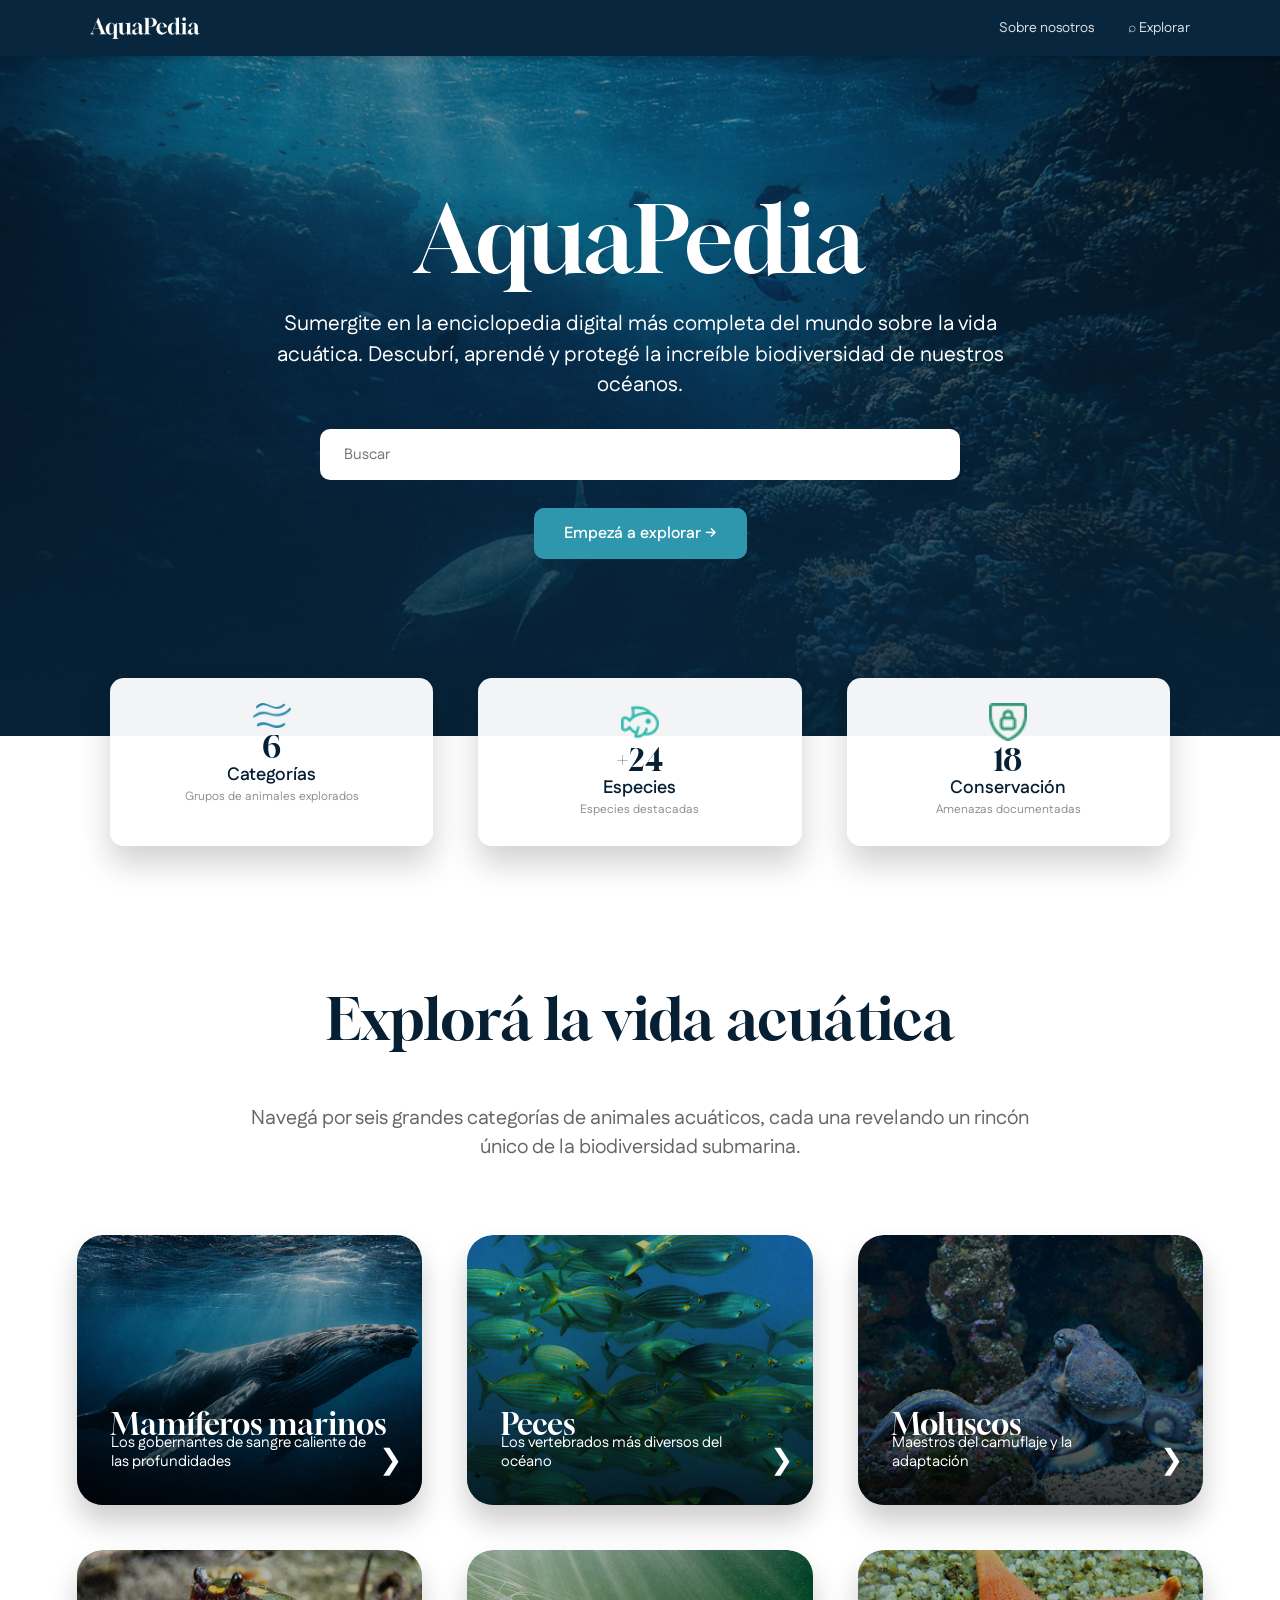
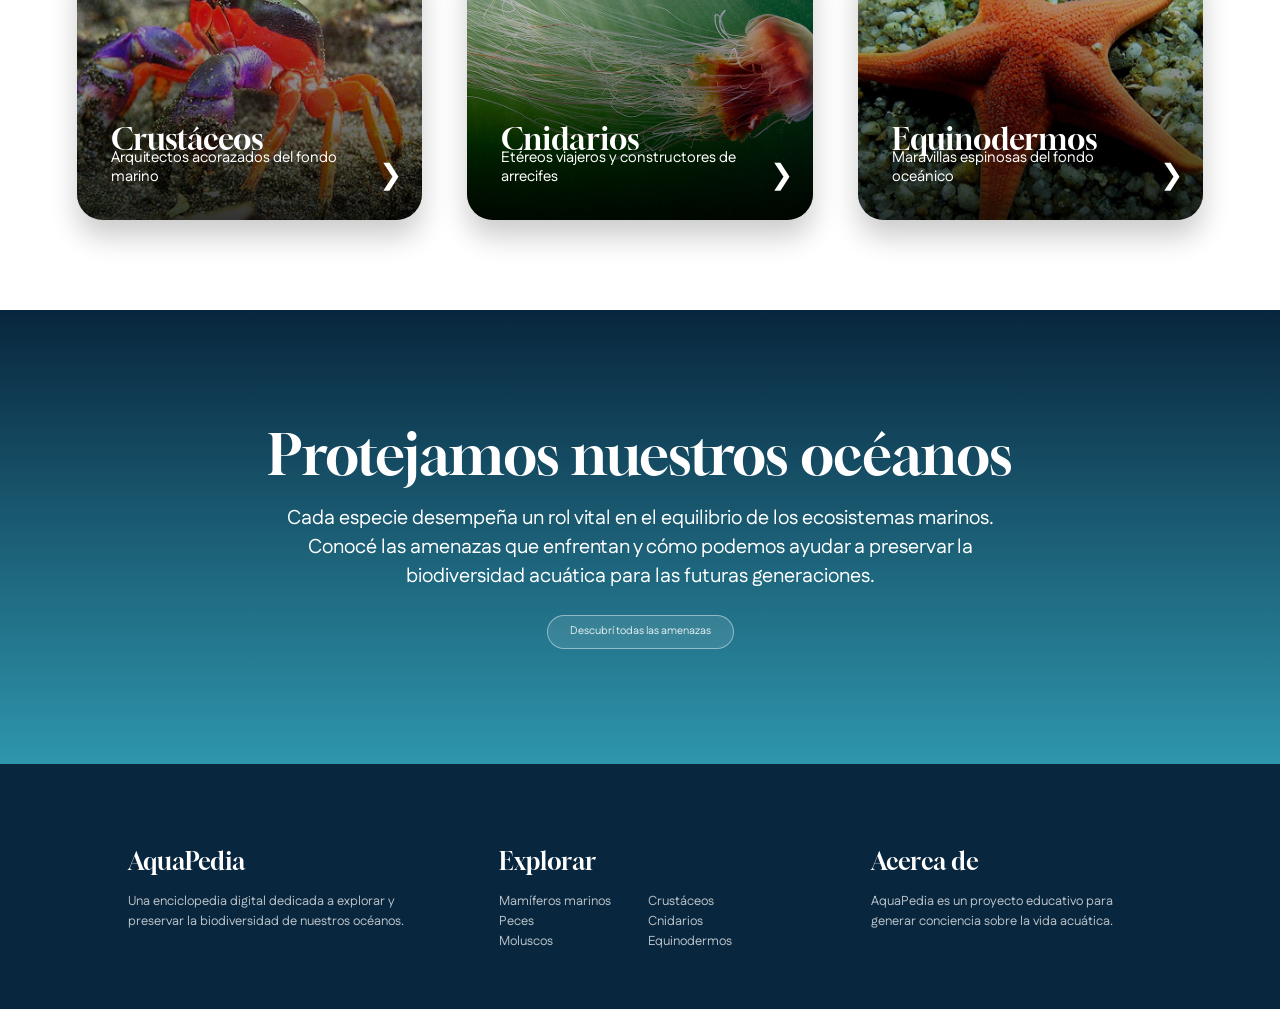
==== commit ff32681d: "buscar" ====
--- a/index.html
+++ b/index.html
@@ -20,7 +20,6 @@
     <a href="index.html#categorias">⌕ Explorar</a>
   </nav>
 
-  <p>Buscar</p>
 </header>
   
 <section class="home-hero">
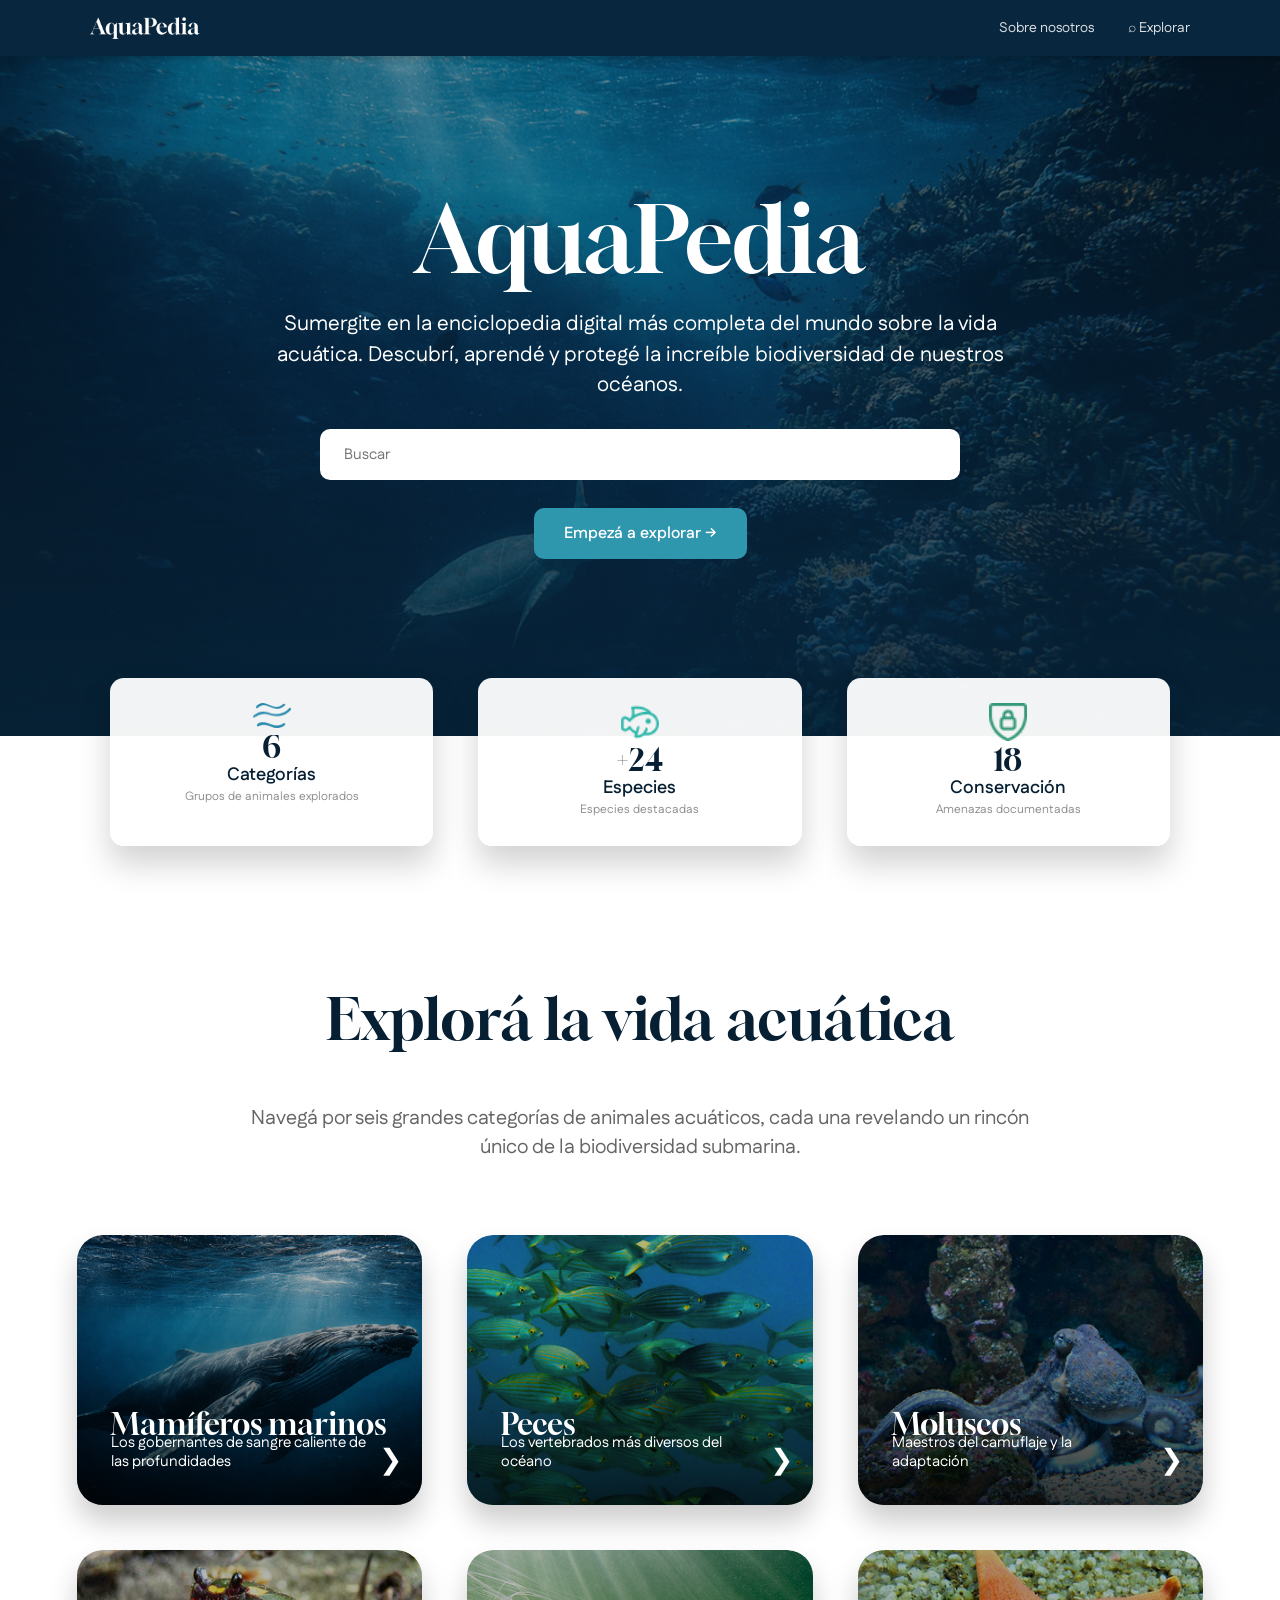
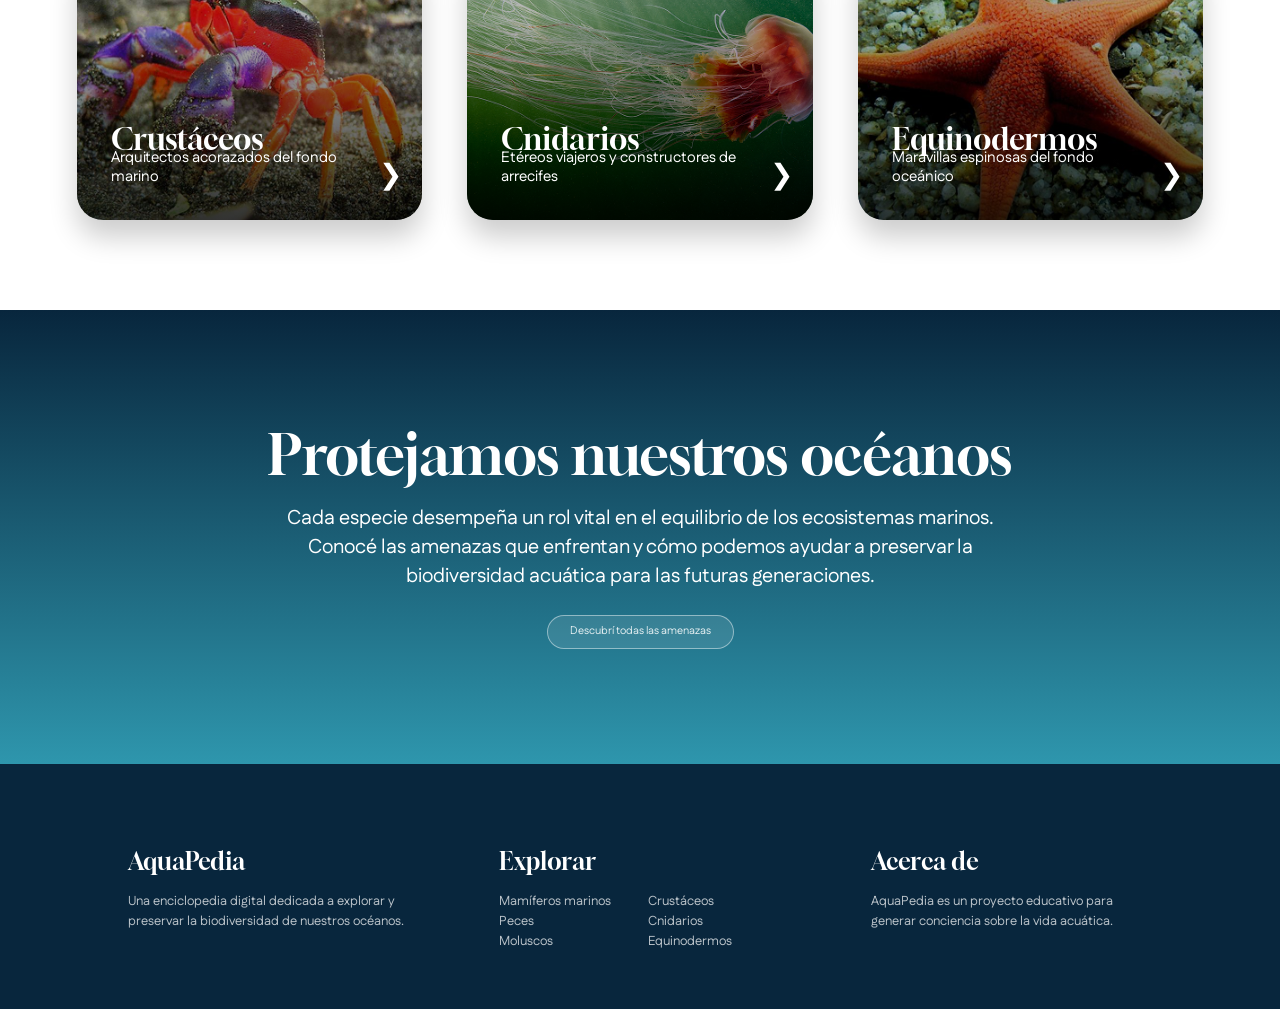
==== commit 4b5e1e2c: "amenazas" ====
--- a/index.html
+++ b/index.html
@@ -7,7 +7,8 @@
 <link href="https://fonts.googleapis.com/css2?family=Fustat:wght@300;400;600&family=Gloock&display=swap" rel="stylesheet">
 <link rel="stylesheet" href="css/styles.css">
 </head>
-
+<script src="main.js"></script>
+<div class="bubbles"></div>
 <body>
 
   <header>
@@ -127,7 +128,9 @@
         marinos. Conocé las amenazas que enfrentan y cómo podemos ayudar a
         preservar la biodiversidad acuática para las futuras generaciones.
       </p>
-      <a href="amenazas.html">Descubrí todas las amenazas</a>
+      <a href="amenazas.html" class="btn-outline">
+  Descubrí todas las amenazas
+</a>
     </section>
   </main>
 
--- a/css/styles.css
+++ b/css/styles.css
@@ -531,43 +531,36 @@
   border-radius: 24px;
   padding: 36px 12px;
   text-align: center;
-  color: var(--blanco);
+  color: white;
   background-size: cover;
   background-position: center;
   background-repeat: no-repeat;
   overflow: hidden;
 }
 
-.crisis-card h2 {
-  font-size: 33px;
-  line-height: 1;
-}
-
-.crisis-card p {
-  font-size: 20px;
-}
-
-.toggle {
-  font-size: 30px;
-  cursor: pointer;
-}
-
 .crisis-list {
-  display: none;
-  margin-top: 20px;
+  max-height: 0;
+  opacity: 0;
+  overflow: hidden;
+  margin-top: 0;
+  transition: max-height 0.7s ease, opacity 0.4s ease, margin-top 0.4s ease;
 }
 
 .crisis-list.active {
-  display: block;
+  max-height: 600px;
+  opacity: 1;
+  margin-top: 28px;
 }
 
 .crisis-item {
-  background: rgba(255, 255, 255, 0.62);
-  border-radius: 35px;
-  padding: 11px 18px;
-  margin: 10px 0;
-  color: var(--blanco);
-  font-size: 11px;
+  opacity: 0;
+  transform: translateY(14px);
+  transition: opacity 0.45s ease, transform 0.45s ease;
+}
+
+.crisis-list.active .crisis-item {
+  opacity: 1;
+  transform: translateY(0);
 }
 
 .datos {
@@ -598,12 +591,18 @@
 }
 
 .riesgo {
-  background: var(--blanco);
+  background: white;
   padding: 40px 39px;
 }
 
 .riesgo h2 {
   font-size: 34px;
+  line-height: 1;
+}
+
+.riesgo > p {
+  font-size: 12px;
+  margin-bottom: 22px;
 }
 
 .animales {
@@ -615,30 +614,110 @@
 
 .animal {
   position: relative;
-  border-radius: 12px;
+  min-height: 125px;
+  border-radius: 22px;
   overflow: hidden;
-  color: var(--blanco);
+  color: white;
+  background: var(--azul);
 }
 
 .animal img {
   width: 100%;
-  height: 82px;
+  height: 100%;
+  min-height: 125px;
   object-fit: cover;
   filter: brightness(0.55);
 }
 
+.animal::after {
+  content: "";
+  position: absolute;
+  inset: 0;
+  background: rgba(8, 38, 61, 0.25);
+}
+
+.animal-texto {
+  position: absolute;
+  left: 16px;
+  top: 26px;
+  right: 14px;
+  z-index: 2;
+}
+
 .animal h3 {
-  position: absolute;
-  left: 10px;
-  bottom: 30px;
-  font-size: 11px;
-}
-
-.animal p {
   position: static;
-  color: #111111;
+  font-size: 15px;
+  line-height: 1;
+  margin-bottom: 6px;
+}
+
+.animal ul {
+  list-style: disc;
+  padding-left: 14px;
+}
+
+.animal li {
   font-size: 9px;
-  margin-top: 4px;
+  line-height: 1.25;
+}
+
+.nota-vaquita {
+  color: var(--naranja);
+  font-size: 8px;
+  line-height: 1.1;
+  margin-top: 26px;
+}
+
+/* DESKTOP */
+@media (min-width: 768px) {
+  .riesgo {
+    padding: 70px 6%;
+  }
+
+  .riesgo h2 {
+    font-size: 48px;
+  }
+
+  .riesgo > p {
+    font-size: 18px;
+    margin-bottom: 32px;
+  }
+
+  .animales {
+    grid-template-columns: repeat(2, 1fr);
+    gap: 28px;
+  }
+
+  .animal {
+    min-height: 300px;
+    border-radius: 34px;
+  }
+
+  .animal img {
+    height: 300px;
+    min-height: 300px;
+  }
+
+  .animal-texto {
+    left: 38px;
+    top: 70px;
+    right: 36px;
+  }
+
+  .animal h3 {
+    font-size: 30px;
+    margin-bottom: 10px;
+  }
+
+  .animal li {
+    font-size: 17px;
+    line-height: 1.35;
+  }
+
+  .nota-vaquita {
+    font-size: 13px;
+    margin-top: 85px;
+  }
 }
 
 .form-section {
@@ -1038,4 +1117,231 @@
   footer li {
     font-size: 13px;
   }
+
+  /* FIX FINAL ESPECIES DESTACADAS */
+
+@media (min-width: 768px) {
+  .mamiferos-hero ~ .especies-destacadas {
+    display: block !important;
+    width: 100% !important;
+    padding: 70px 6% !important;
+    background: var(--aqua-claro) !important;
+  }
+
+  .mamiferos-hero ~ .especies-destacadas .especies-grid {
+    display: grid !important;
+    grid-template-columns: repeat(2, 1fr) !important;
+    gap: 32px !important;
+    width: 100% !important;
+  }
+
+  .mamiferos-hero ~ .especies-destacadas .especie-card {
+    display: flex !important;
+    width: 100% !important;
+    height: 260px !important;
+    min-height: 260px !important;
+    background: #bfe7f0 !important;
+    border-radius: 28px !important;
+    overflow: hidden !important;
+    position: relative !important;
+  }
+
+  .mamiferos-hero ~ .especies-destacadas .especie-card img {
+    position: static !important;
+    width: 220px !important;
+    height: 100% !important;
+    object-fit: cover !important;
+    filter: none !important;
+    transform: none !important;
+  }
+
+  .mamiferos-hero ~ .especies-destacadas .especie-info {
+    flex: 1 !important;
+    padding: 36px !important;
+    position: relative !important;
+  }
+
+  .mamiferos-hero ~ .especies-destacadas .especie-info h3 {
+    position: static !important;
+    transform: none !important;
+    color: var(--azul) !important;
+    font-size: 34px !important;
+    line-height: 1 !important;
+    margin-bottom: 8px !important;
+  }
+
+  .mamiferos-hero ~ .especies-destacadas .especie-info p {
+    position: static !important;
+    color: var(--azul) !important;
+    font-size: 16px !important;
+    line-height: 1.35 !important;
+    margin-bottom: 8px !important;
+  }
+
+  .mamiferos-hero ~ .especies-destacadas .estado {
+    position: absolute !important;
+    top: 22px !important;
+    right: 22px !important;
+    padding: 6px 12px !important;
+    border-radius: 999px !important;
+    font-size: 11px !important;
+  }
+}
+/* FIX FINAL VIDA EN RIESGO DESKTOP */
+
+@media (min-width: 768px) {
+  .riesgo {
+    background: white !important;
+    padding: 70px 6% !important;
+  }
+
+  .riesgo h2 {
+    font-size: 48px !important;
+    margin-bottom: 8px !important;
+  }
+
+  .riesgo > p {
+    font-size: 18px !important;
+    margin-bottom: 32px !important;
+  }
+
+  .riesgo .animales {
+    display: grid !important;
+    grid-template-columns: repeat(2, 1fr) !important;
+    gap: 28px !important;
+  }
+
+  .riesgo .animal {
+    position: relative !important;
+    height: 300px !important;
+    min-height: 300px !important;
+    border-radius: 34px !important;
+    overflow: hidden !important;
+    background: var(--azul) !important;
+  }
+
+  .riesgo .animal img {
+    position: absolute !important;
+    inset: 0 !important;
+    width: 100% !important;
+    height: 100% !important;
+    object-fit: cover !important;
+    filter: brightness(0.55) !important;
+    transform: none !important;
+  }
+
+  .riesgo .animal .info {
+    position: absolute !important;
+    z-index: 3 !important;
+    left: 38px !important;
+    top: 70px !important;
+    right: 36px !important;
+    color: white !important;
+  }
+
+  .riesgo .animal h3 {
+    position: static !important;
+    color: white !important;
+    font-size: 30px !important;
+    line-height: 1 !important;
+    margin-bottom: 10px !important;
+  }
+
+  .riesgo .animal ul {
+    list-style: disc !important;
+    padding-left: 18px !important;
+  }
+
+  .riesgo .animal li {
+    color: white !important;
+    font-size: 17px !important;
+    line-height: 1.35 !important;
+  }
+
+  .riesgo .animal .nota {
+    display: block !important;
+    color: var(--naranja) !important;
+    font-size: 13px !important;
+    line-height: 1.2 !important;
+    margin-top: 85px !important;
+  }
+}.crisis-list {
+  display: none;
+}
+
+.crisis-list.active {
+  display: block;
+}/* VIDA EN RIESGO — SOLO DESKTOP EN 2 COLUMNAS */
+
+@media (min-width: 768px) {
+  .riesgo .animales {
+    display: grid !important;
+    grid-template-columns: repeat(2, 1fr) !important;
+    gap: 28px !important;
+    width: 100% !important;
+  }
+
+  .riesgo .animal {
+    width: 100% !important;
+    height: 300px !important;
+    min-height: 300px !important;
+  }
+}
+#boton-crisis {
+  background: none;
+  border: none;
+  color: white;
+  font-size: 32px;
+  cursor: pointer;
+}
+
+#lista-crisis {
+  display: none;
+  margin-top: 24px;
+}
+
+#lista-crisis.abierto {
+  display: block;
+}
+
+.bubbles {
+  position: fixed;
+  inset: 0;
+  pointer-events: none;
+  overflow: hidden;
+  z-index: 1;
+}
+
+.bubble {
+  position: absolute;
+  bottom: -50px;
+  border-radius: 50%;
+  opacity: 0.15;
+  animation: floatUp linear forwards;
+}
+
+@keyframes floatUp {
+  from {
+    transform: translateY(0);
+  }
+
+  to {
+    transform: translateY(-120vh);
+  }
+}.btn-outline {
+  animation: pulse 2.5s infinite;
+}
+
+@keyframes pulse {
+  0% {
+    box-shadow: 0 0 0 0 rgba(217,110,43,.4);
+  }
+
+  70% {
+    box-shadow: 0 0 0 12px rgba(217,110,43,0);
+  }
+
+  100% {
+    box-shadow: 0 0 0 0 rgba(217,110,43,0);
+  }
 }
